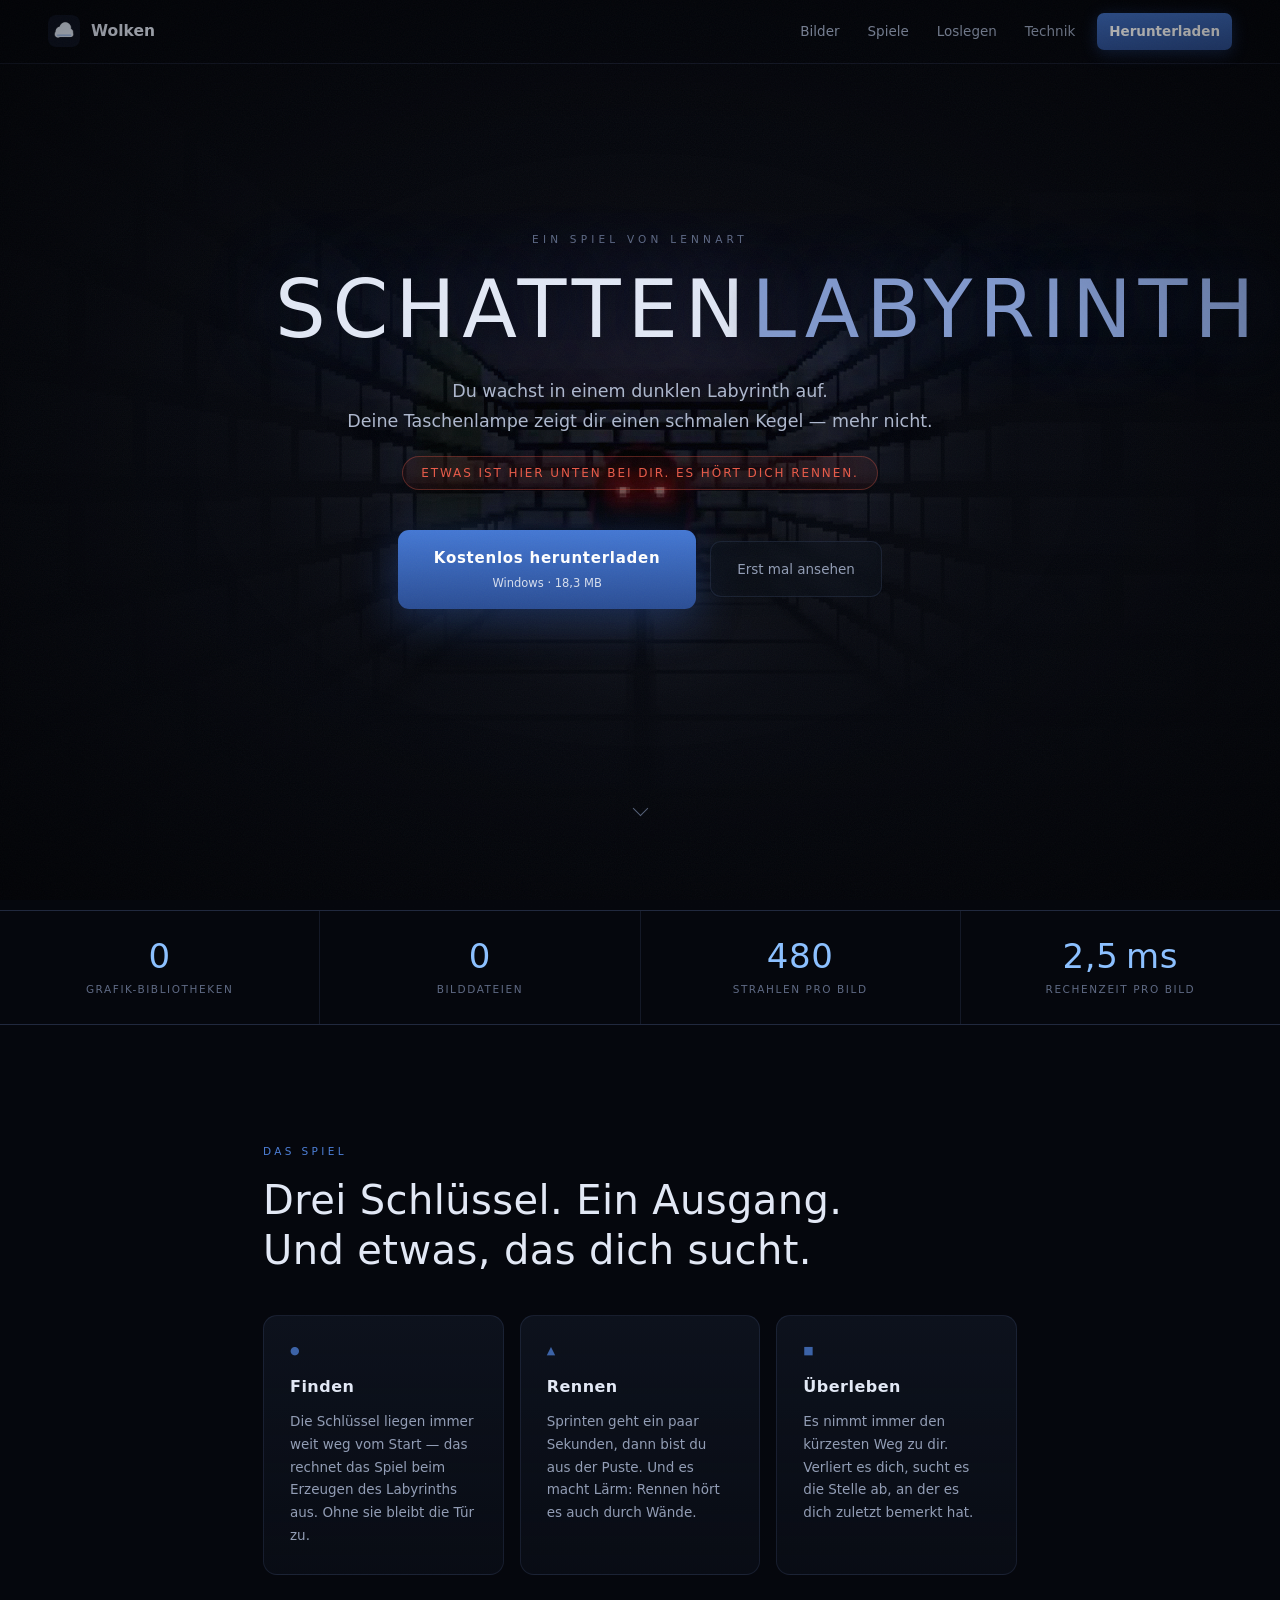
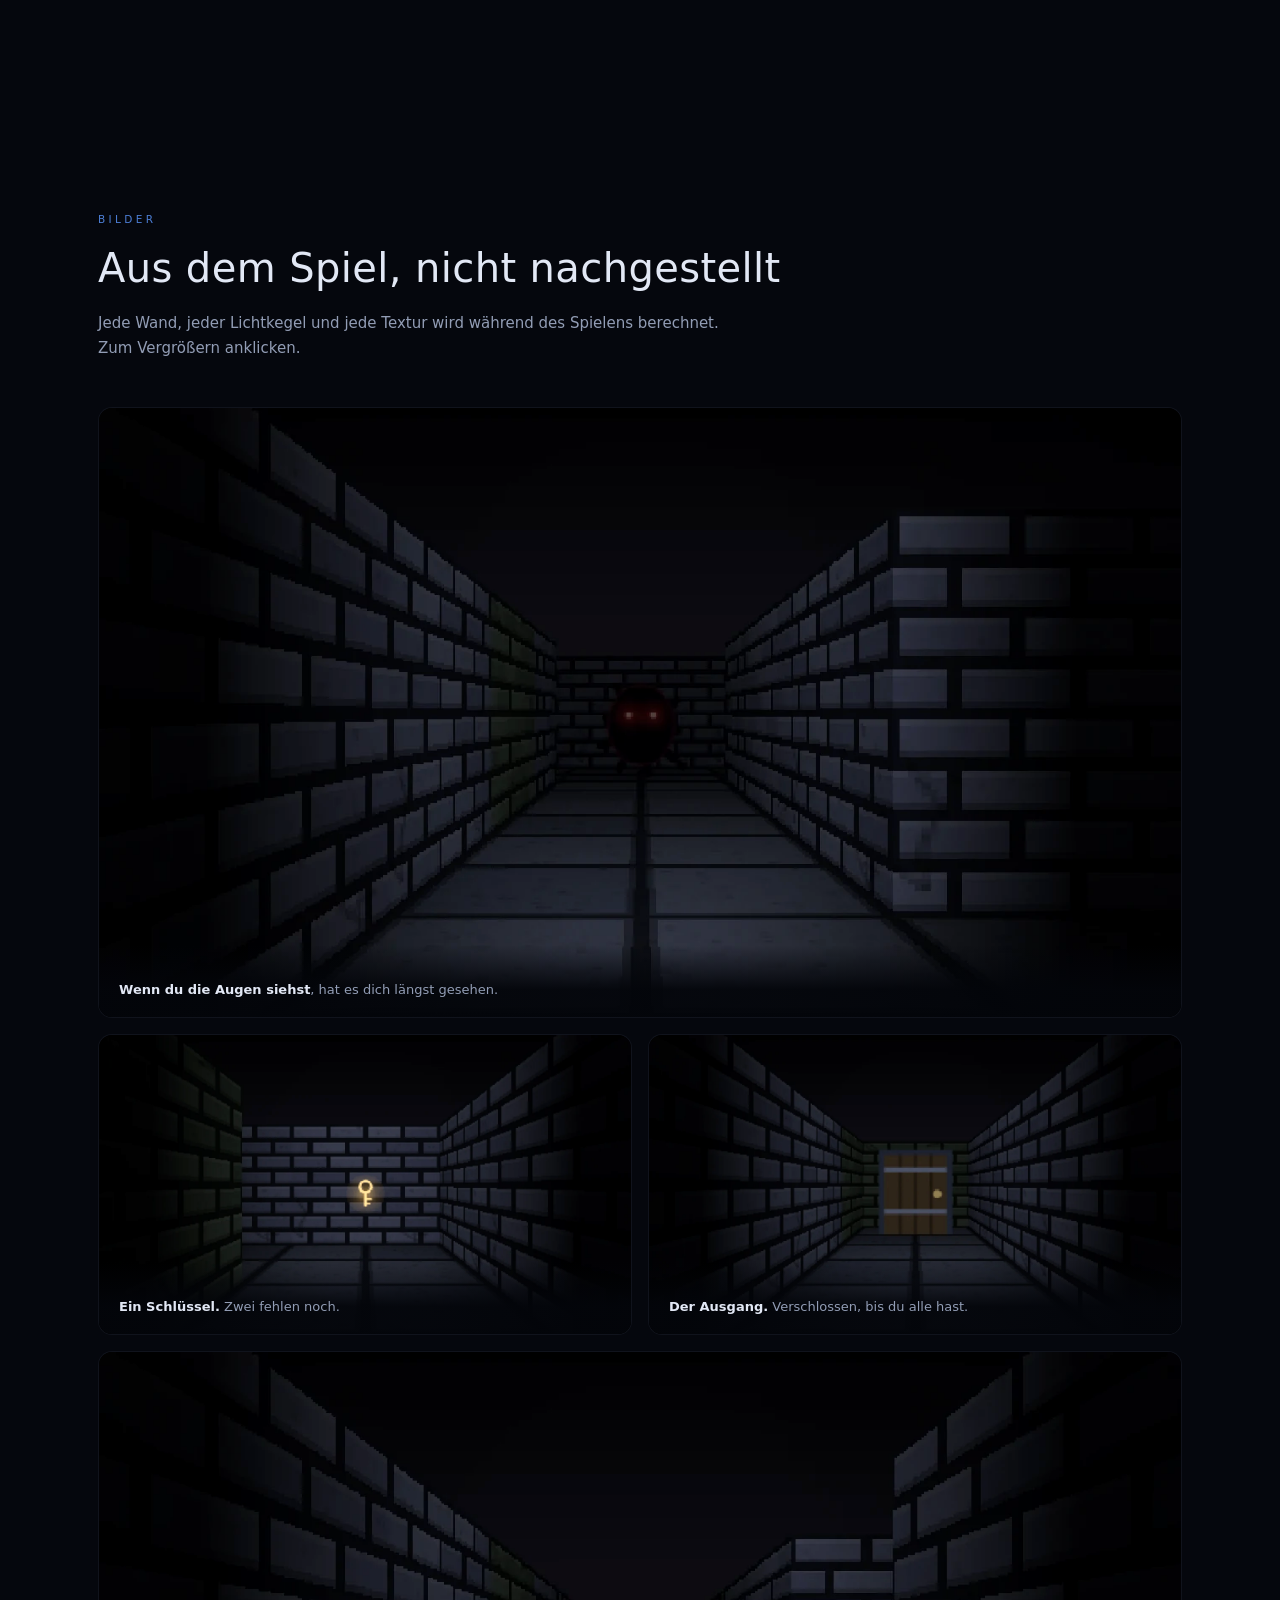
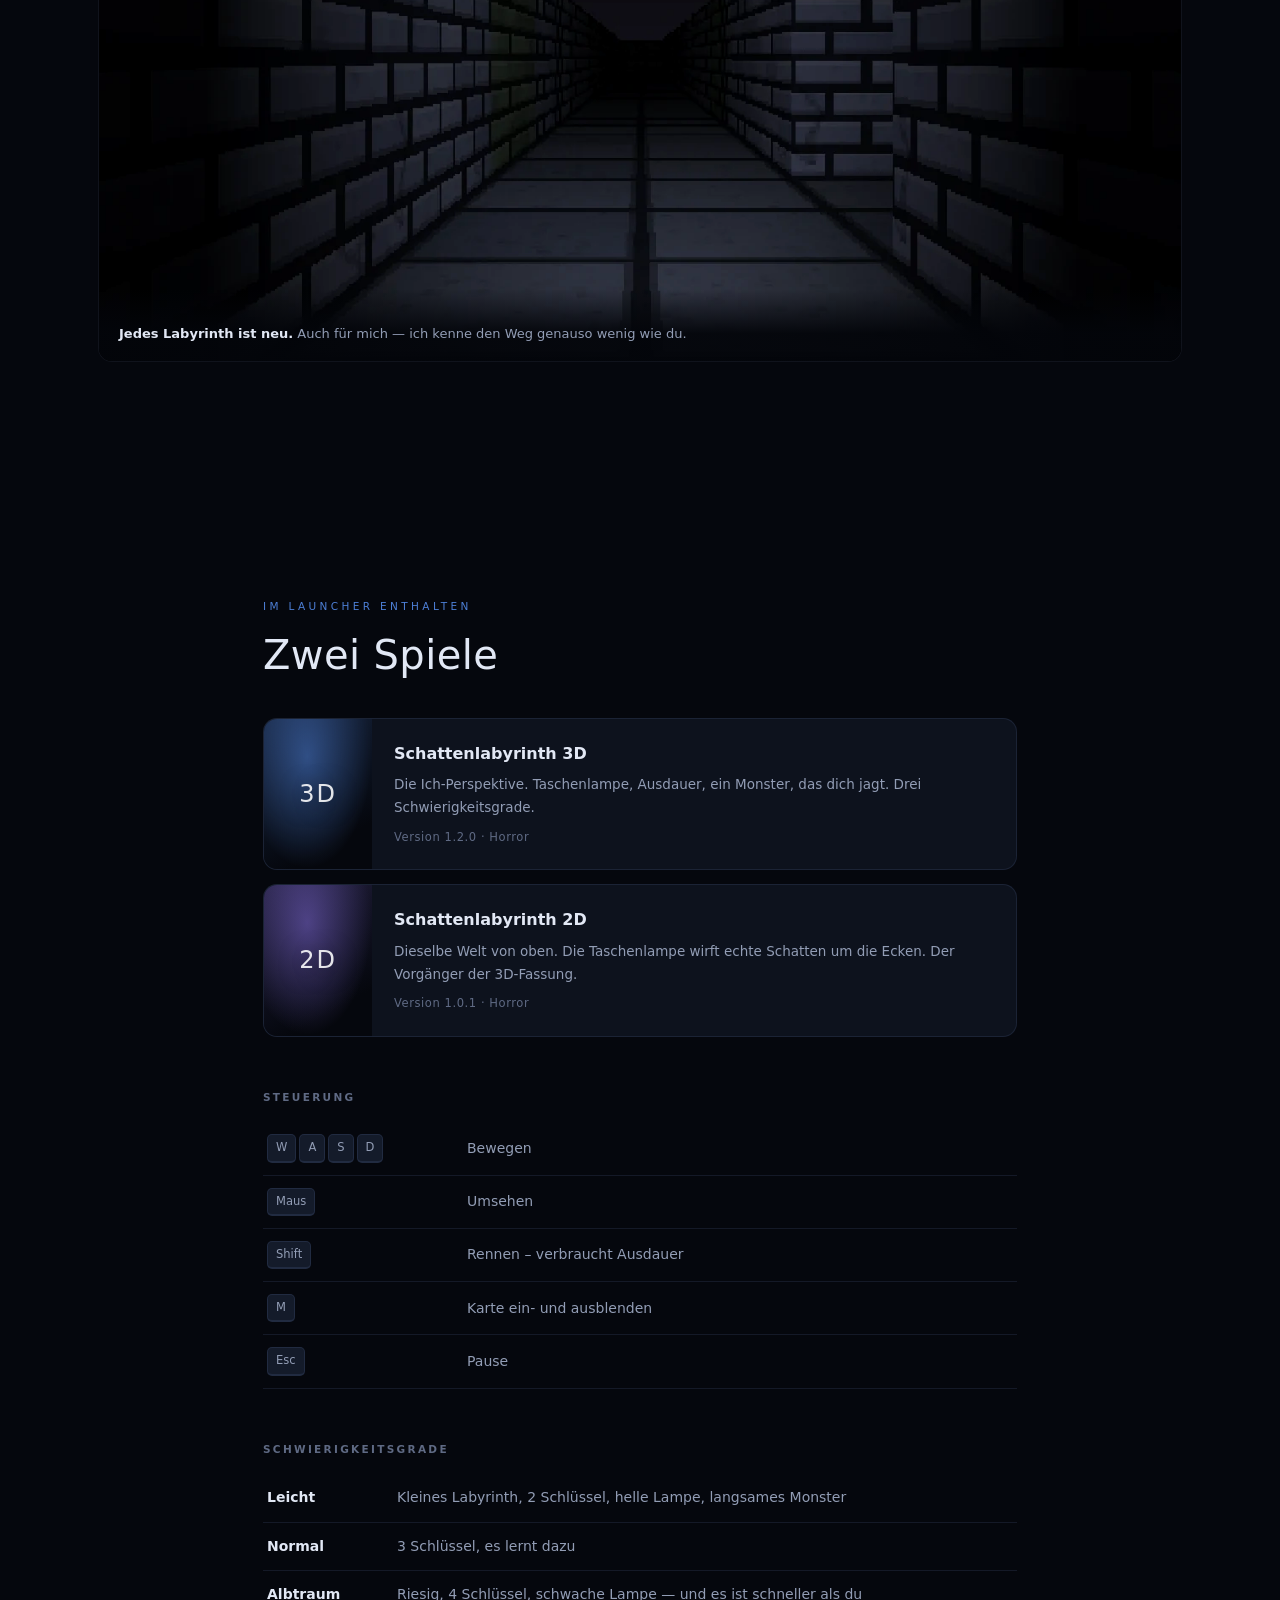
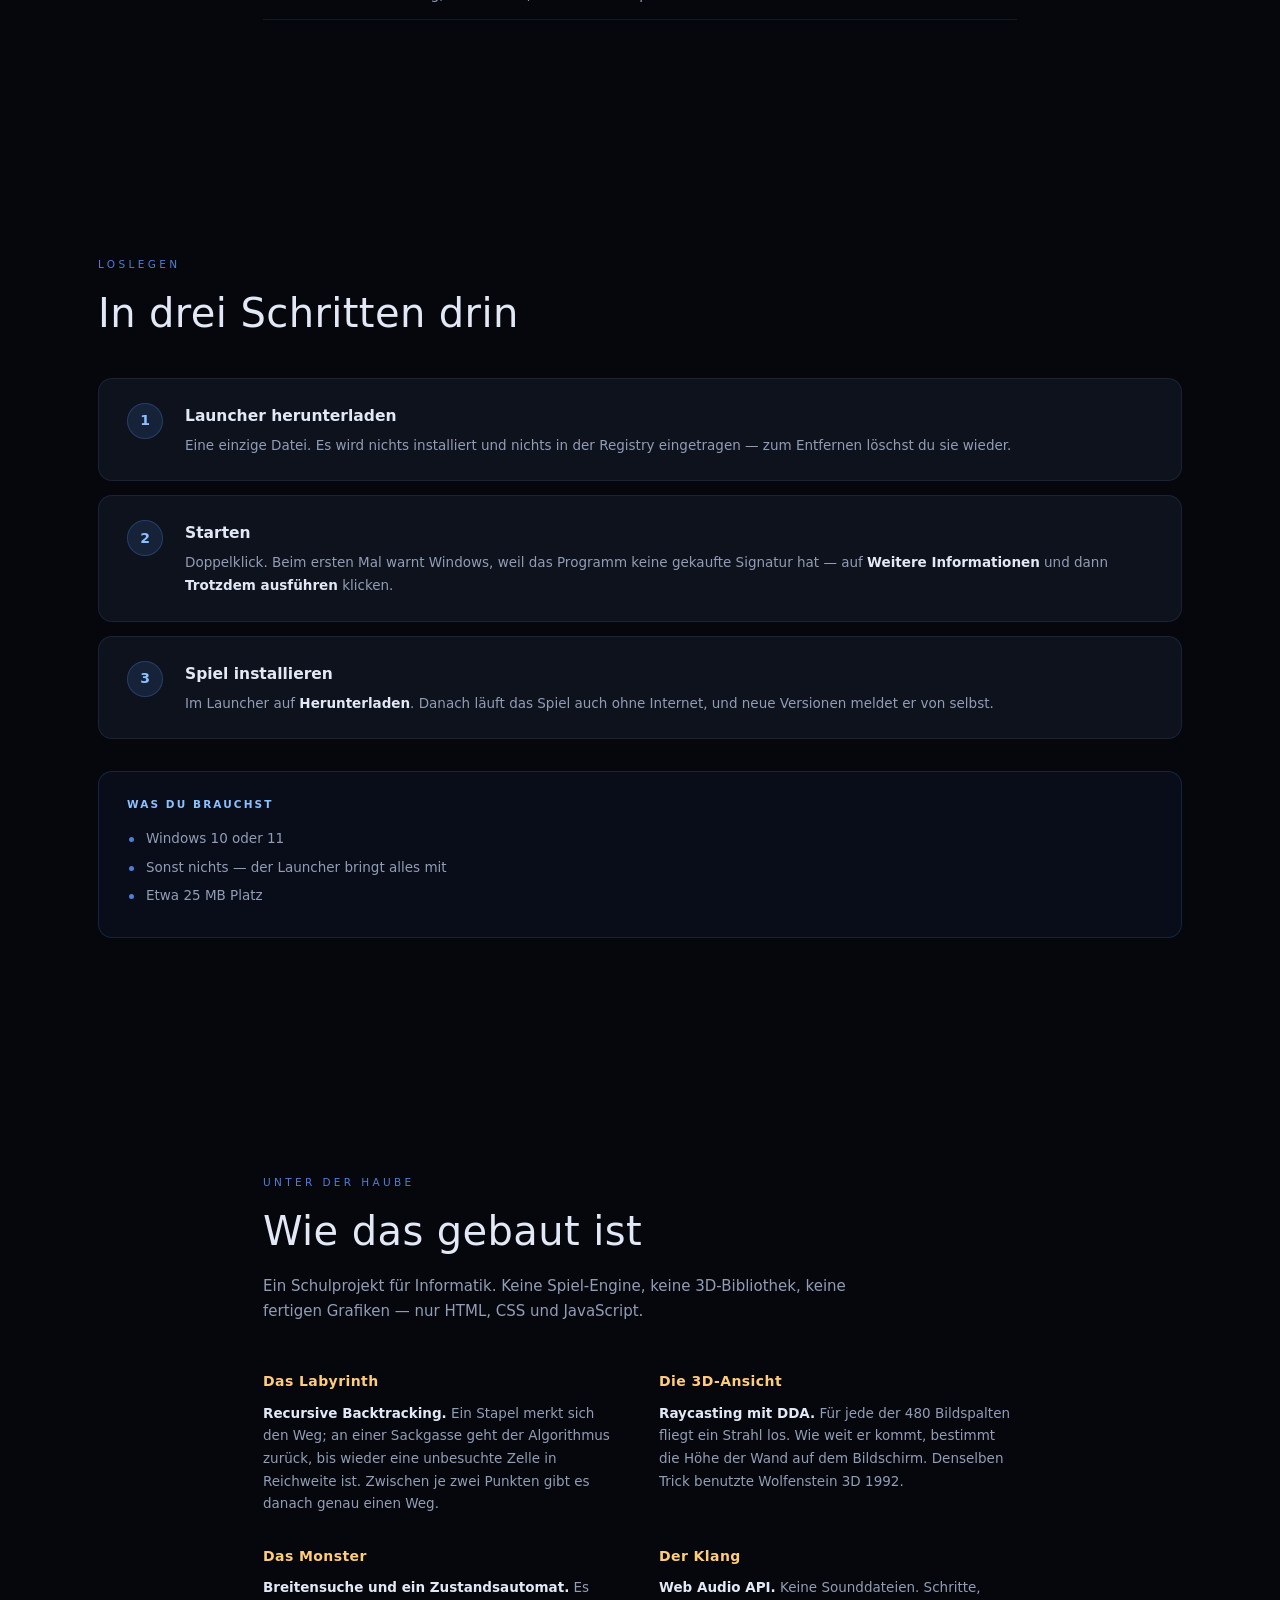
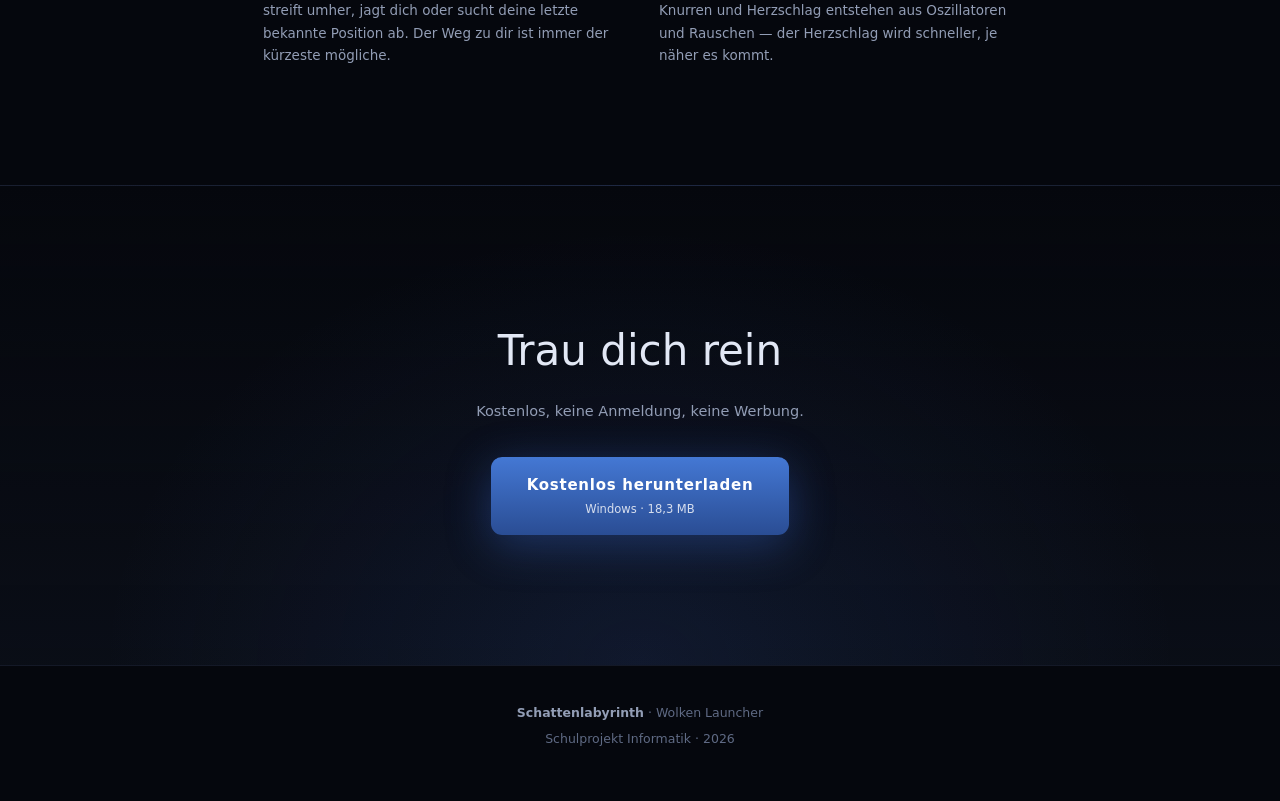
==== index.html @ f1c859b0 "Add files via upload" ====
<!DOCTYPE html>
<html lang="de">
<head>
  <meta charset="UTF-8">
  <meta name="viewport" content="width=device-width, initial-scale=1.0">

  <title>Schattenlabyrinth &ndash; Wolken</title>
  <meta name="description" content="Ein Horror-Labyrinth aus der Ich-Perspektive. Finde die Schluessel, finde den Ausgang - und lauf, wenn du es hoerst. Kostenlos fuer Windows.">
  <meta name="theme-color" content="#05070d">

  <meta property="og:title" content="Schattenlabyrinth">
  <meta property="og:description" content="Ein Horror-Labyrinth aus der Ich-Perspektive. Kostenlos fuer Windows.">
  <meta property="og:image" content="bilder/monster.webp">
  <meta property="og:type" content="website">

  <link rel="icon" href="bilder/favicon-64.png">
  <link rel="stylesheet" href="css/seite.css">
</head>
<body>

<!-- Filmkorn und Vignette liegen ueber der ganzen Seite -->
<div class="korn" aria-hidden="true"></div>
<div class="vignette" aria-hidden="true"></div>

<!-- ============================================================
     Kopfzeile
     ============================================================ -->
<header class="kopf">
  <a class="marke" href="#oben">
    <img src="bilder/icon-192.png" alt="" width="32" height="32">
    <span>Wolken</span>
  </a>
  <nav>
    <a href="#bilder">Bilder</a>
    <a href="#spiele">Spiele</a>
    <a href="#so-gehts">Loslegen</a>
    <a href="#technik">Technik</a>
    <a class="knopf-klein" href="download/Wolken.exe" download>Herunterladen</a>
  </nav>
</header>

<!-- ============================================================
     Startbereich mit Taschenlampe
     ============================================================ -->
<section class="held" id="oben">
  <div class="held-bild" aria-hidden="true"></div>
  <div class="held-lampe" aria-hidden="true"></div>
  <div class="held-verlauf" aria-hidden="true"></div>

  <div class="held-inhalt">
    <p class="ueberzeile">Ein Spiel von Lennart</p>

    <h1 class="flackern">SCHATTEN<span>LABYRINTH</span></h1>

    <p class="unterzeile">
      Du wachst in einem dunklen Labyrinth auf.<br>
      Deine Taschenlampe zeigt dir einen schmalen Kegel &mdash; mehr nicht.
    </p>

    <p class="warnung"><span>Etwas ist hier unten bei dir. Es h&ouml;rt dich rennen.</span></p>

    <div class="knopfreihe">
      <a class="knopf gross" href="download/Wolken.exe" download>
        <span class="knopf-zeile">Kostenlos herunterladen</span>
        <span class="knopf-klein-text">Windows &middot; 18,3 MB</span>
      </a>
      <a class="knopf leise" href="#bilder">Erst mal ansehen</a>
    </div>
  </div>

  <div class="runter" aria-hidden="true"><span></span></div>
</section>

<!-- ============================================================
     Zahlen
     ============================================================ -->
<section class="zahlen" aria-label="Technische Eckdaten">
  <div class="zahl"><b>0</b><span>Grafik-Bibliotheken</span></div>
  <div class="zahl"><b>0</b><span>Bilddateien</span></div>
  <div class="zahl"><b>480</b><span>Strahlen pro Bild</span></div>
  <div class="zahl"><b>2,5&thinsp;ms</b><span>Rechenzeit pro Bild</span></div>
</section>

<!-- ============================================================
     Worum es geht
     ============================================================ -->
<section class="abschnitt schmal" id="worum">
  <p class="marke-klein zeigen">Das Spiel</p>
  <h2 class="zeigen">Drei Schl&uuml;ssel. Ein Ausgang.<br>Und etwas, das dich sucht.</h2>

  <div class="punkte">
    <div class="punkt zeigen">
      <span class="punkt-zeichen" aria-hidden="true">&#9679;</span>
      <h3>Finden</h3>
      <p>Die Schl&uuml;ssel liegen immer weit weg vom Start &mdash; das rechnet
         das Spiel beim Erzeugen des Labyrinths aus. Ohne sie bleibt die
         T&uuml;r zu.</p>
    </div>
    <div class="punkt zeigen">
      <span class="punkt-zeichen" aria-hidden="true">&#9650;</span>
      <h3>Rennen</h3>
      <p>Sprinten geht ein paar Sekunden, dann bist du aus der Puste.
         Und es macht L&auml;rm: Rennen h&ouml;rt es auch durch W&auml;nde.</p>
    </div>
    <div class="punkt zeigen">
      <span class="punkt-zeichen" aria-hidden="true">&#9632;</span>
      <h3>&Uuml;berleben</h3>
      <p>Es nimmt immer den k&uuml;rzesten Weg zu dir. Verliert es dich,
         sucht es die Stelle ab, an der es dich zuletzt bemerkt hat.</p>
    </div>
  </div>
</section>

<!-- ============================================================
     Bilder
     ============================================================ -->
<section class="abschnitt" id="bilder">
  <p class="marke-klein zeigen">Bilder</p>
  <h2 class="zeigen">Aus dem Spiel, nicht nachgestellt</h2>
  <p class="abschnitt-text zeigen">
    Jede Wand, jeder Lichtkegel und jede Textur wird w&auml;hrend des Spielens
    berechnet. Zum Vergr&ouml;&szlig;ern anklicken.
  </p>

  <div class="galerie">
    <figure class="gross zeigen">
      <img src="bilder/monster.webp" alt="Ein dunkles Wesen mit gluehenden roten Augen am Ende eines Gangs" loading="lazy" width="1280" height="720">
      <figcaption><b>Wenn du die Augen siehst</b>, hat es dich l&auml;ngst gesehen.</figcaption>
    </figure>

    <figure class="zeigen">
      <img src="bilder/schluessel.webp" alt="Ein leuchtender Schluessel schwebt in einer Sackgasse" loading="lazy" width="1280" height="720">
      <figcaption><b>Ein Schl&uuml;ssel.</b> Zwei fehlen noch.</figcaption>
    </figure>

    <figure class="zeigen">
      <img src="bilder/ausgang.webp" alt="Eine verriegelte Holztuer am Ende eines Gangs" loading="lazy" width="1280" height="720">
      <figcaption><b>Der Ausgang.</b> Verschlossen, bis du alle hast.</figcaption>
    </figure>

    <figure class="gross zeigen">
      <img src="bilder/gang.webp" alt="Ein langer Gang aus Mauerwerk, der sich in der Dunkelheit verliert" loading="lazy" width="1280" height="720">
      <figcaption><b>Jedes Labyrinth ist neu.</b> Auch f&uuml;r mich &mdash; ich kenne den Weg genauso wenig wie du.</figcaption>
    </figure>
  </div>
</section>

<!-- ============================================================
     Was im Launcher steckt
     ============================================================ -->
<section class="abschnitt schmal" id="spiele">
  <p class="marke-klein zeigen">Im Launcher enthalten</p>
  <h2 class="zeigen">Zwei Spiele</h2>

  <div class="spiele-liste">
    <article class="spiel-karte zeigen">
      <div class="spiel-kopf" style="--farbe:#4d7fd6">
        <span class="spiel-zeichen">3D</span>
      </div>
      <div class="spiel-text">
        <h3>Schattenlabyrinth 3D</h3>
        <p>Die Ich-Perspektive. Taschenlampe, Ausdauer, ein Monster,
           das dich jagt. Drei Schwierigkeitsgrade.</p>
        <p class="spiel-meta">Version 1.2.0 &middot; Horror</p>
      </div>
    </article>

    <article class="spiel-karte zeigen">
      <div class="spiel-kopf" style="--farbe:#7f6ad6">
        <span class="spiel-zeichen">2D</span>
      </div>
      <div class="spiel-text">
        <h3>Schattenlabyrinth 2D</h3>
        <p>Dieselbe Welt von oben. Die Taschenlampe wirft echte Schatten
           um die Ecken. Der Vorg&auml;nger der 3D-Fassung.</p>
        <p class="spiel-meta">Version 1.0.1 &middot; Horror</p>
      </div>
    </article>
  </div>

  <h3 class="klein-ueberschrift zeigen">Steuerung</h3>
  <table class="tasten zeigen">
    <tr><td><kbd>W</kbd><kbd>A</kbd><kbd>S</kbd><kbd>D</kbd></td><td>Bewegen</td></tr>
    <tr><td><kbd>Maus</kbd></td><td>Umsehen</td></tr>
    <tr><td><kbd>Shift</kbd></td><td>Rennen &ndash; verbraucht Ausdauer</td></tr>
    <tr><td><kbd>M</kbd></td><td>Karte ein- und ausblenden</td></tr>
    <tr><td><kbd>Esc</kbd></td><td>Pause</td></tr>
  </table>

  <h3 class="klein-ueberschrift zeigen">Schwierigkeitsgrade</h3>
  <table class="stufen zeigen">
    <tr><th>Leicht</th><td>Kleines Labyrinth, 2 Schl&uuml;ssel, helle Lampe, langsames Monster</td></tr>
    <tr><th>Normal</th><td>3 Schl&uuml;ssel, es lernt dazu</td></tr>
    <tr><th>Albtraum</th><td>Riesig, 4 Schl&uuml;ssel, schwache Lampe &mdash; und es ist schneller als du</td></tr>
  </table>
</section>

<!-- ============================================================
     Loslegen
     ============================================================ -->
<section class="abschnitt" id="so-gehts">
  <p class="marke-klein zeigen">Loslegen</p>
  <h2 class="zeigen">In drei Schritten drin</h2>

  <ol class="schritte">
    <li class="zeigen">
      <span class="nummer">1</span>
      <div>
        <h3>Launcher herunterladen</h3>
        <p>Eine einzige Datei. Es wird nichts installiert und nichts in der
           Registry eingetragen &mdash; zum Entfernen l&ouml;schst du sie wieder.</p>
      </div>
    </li>
    <li class="zeigen">
      <span class="nummer">2</span>
      <div>
        <h3>Starten</h3>
        <p>Doppelklick. Beim ersten Mal warnt Windows, weil das Programm
           keine gekaufte Signatur hat &mdash; auf <em>Weitere Informationen</em>
           und dann <em>Trotzdem ausf&uuml;hren</em> klicken.</p>
      </div>
    </li>
    <li class="zeigen">
      <span class="nummer">3</span>
      <div>
        <h3>Spiel installieren</h3>
        <p>Im Launcher auf <em>Herunterladen</em>. Danach l&auml;uft das Spiel
           auch ohne Internet, und neue Versionen meldet er von selbst.</p>
      </div>
    </li>
  </ol>

  <div class="kasten zeigen">
    <h3>Was du brauchst</h3>
    <ul>
      <li>Windows 10 oder 11</li>
      <li>Sonst nichts &mdash; der Launcher bringt alles mit</li>
      <li>Etwa 25 MB Platz</li>
    </ul>
  </div>
</section>

<!-- ============================================================
     Technik
     ============================================================ -->
<section class="abschnitt schmal" id="technik">
  <p class="marke-klein zeigen">Unter der Haube</p>
  <h2 class="zeigen">Wie das gebaut ist</h2>
  <p class="abschnitt-text zeigen">
    Ein Schulprojekt f&uuml;r Informatik. Keine Spiel-Engine, keine 3D-Bibliothek,
    keine fertigen Grafiken &mdash; nur HTML, CSS und JavaScript.
  </p>

  <div class="technik-liste">
    <div class="zeigen">
      <h3>Das Labyrinth</h3>
      <p><strong>Recursive Backtracking.</strong> Ein Stapel merkt sich den Weg;
         an einer Sackgasse geht der Algorithmus zur&uuml;ck, bis wieder eine
         unbesuchte Zelle in Reichweite ist. Zwischen je zwei Punkten gibt es
         danach genau einen Weg.</p>
    </div>
    <div class="zeigen">
      <h3>Die 3D-Ansicht</h3>
      <p><strong>Raycasting mit DDA.</strong> F&uuml;r jede der 480 Bildspalten
         fliegt ein Strahl los. Wie weit er kommt, bestimmt die H&ouml;he der Wand
         auf dem Bildschirm. Denselben Trick benutzte Wolfenstein 3D 1992.</p>
    </div>
    <div class="zeigen">
      <h3>Das Monster</h3>
      <p><strong>Breitensuche und ein Zustandsautomat.</strong> Es streift umher,
         jagt dich oder sucht deine letzte bekannte Position ab. Der Weg zu dir
         ist immer der k&uuml;rzeste m&ouml;gliche.</p>
    </div>
    <div class="zeigen">
      <h3>Der Klang</h3>
      <p><strong>Web Audio API.</strong> Keine Sounddateien. Schritte, Knurren
         und Herzschlag entstehen aus Oszillatoren und Rauschen &mdash; der
         Herzschlag wird schneller, je n&auml;her es kommt.</p>
    </div>
  </div>
</section>

<!-- ============================================================
     Letzter Aufruf
     ============================================================ -->
<section class="schluss">
  <div class="schluss-inhalt zeigen">
    <h2>Trau dich rein</h2>
    <p>Kostenlos, keine Anmeldung, keine Werbung.</p>
    <div class="knopfreihe">
      <a class="knopf gross" href="download/Wolken.exe" download>
        <span class="knopf-zeile">Kostenlos herunterladen</span>
        <span class="knopf-klein-text">Windows &middot; 18,3 MB</span>
      </a>
    </div>
  </div>
</section>

<footer class="fuss">
  <p><strong>Schattenlabyrinth</strong> &middot; Wolken Launcher</p>
  <p>Schulprojekt Informatik &middot; 2026</p>
</footer>

<!-- Grossansicht fuer die Bilder -->
<div class="lupe" id="lupe" hidden>
  <button class="lupe-zu" id="lupe-zu" aria-label="Schliessen">&times;</button>
  <img id="lupe-bild" src="" alt="">
</div>

<script src="js/seite.js"></script>
</body>
</html>
---- css/seite.css ----
/* ============================================================
   Schattenlabyrinth - Website
   ============================================================ */

* { margin: 0; padding: 0; box-sizing: border-box; }

:root {
  --nacht: #05070d;
  --flaeche: #0d121d;
  --flaeche-hell: #141b2a;
  --rand: rgba(125, 150, 215, 0.13);
  --rand-hell: rgba(125, 160, 240, 0.3);
  --text: #e2e8f5;
  --text-leise: #929db5;
  --text-still: #5f6a84;
  --blau: #4d7fd6;
  --blau-hell: #8cc0ff;
  --rot: #e85a48;
  --gold: #ffcd7a;
}

html { scroll-behavior: smooth; }

/* Die Kopfzeile klebt oben und wuerde sonst den Anfang jedes
   Abschnitts verdecken, wenn man einen Menuepunkt anklickt. */
section[id] { scroll-margin-top: 74px; }

body {
  background: var(--nacht);
  color: var(--text);
  font-family: "Segoe UI", system-ui, sans-serif;
  line-height: 1.68;
  -webkit-font-smoothing: antialiased;
  overflow-x: hidden;
}

img { max-width: 100%; height: auto; display: block; }

/* ============================================================
   Filmkorn und Vignette
   ------------------------------------------------------------
   Dasselbe wie im Spiel: eine feine Koernung und dunkle Ecken.
   Das Rauschen ist ein SVG-Filter direkt im CSS - dafuer braucht
   es keine Bilddatei.
   ============================================================ */
.korn, .vignette {
  position: fixed;
  inset: 0;
  pointer-events: none;
  z-index: 60;
}

.korn {
  opacity: 0.045;
  background-image: url("data:image/svg+xml,%3Csvg xmlns='http://www.w3.org/2000/svg' width='160' height='160'%3E%3Cfilter id='n'%3E%3CfeTurbulence type='fractalNoise' baseFrequency='0.85' numOctaves='3'/%3E%3C/filter%3E%3Crect width='160' height='160' filter='url(%23n)'/%3E%3C/svg%3E");
  animation: rauschen 0.7s steps(3) infinite;
}

@keyframes rauschen {
  0%   { transform: translate(0, 0); }
  33%  { transform: translate(-3%, 2%); }
  66%  { transform: translate(2%, -3%); }
  100% { transform: translate(0, 0); }
}

.vignette {
  background: radial-gradient(ellipse 82% 78% at 50% 50%,
              transparent 42%, rgba(0, 0, 0, 0.55) 100%);
}

/* ============================================================
   Kopfzeile
   ============================================================ */
.kopf {
  position: sticky;
  top: 0;
  z-index: 40;
  display: flex;
  align-items: center;
  justify-content: space-between;
  gap: 20px;
  padding: 13px clamp(16px, 4vw, 48px);
  background: rgba(5, 7, 13, 0.72);
  backdrop-filter: blur(14px);
  border-bottom: 1px solid var(--rand);
}

.marke {
  display: flex;
  align-items: center;
  gap: 11px;
  color: var(--text);
  text-decoration: none;
  font-weight: 600;
  font-size: 15.5px;
}

.marke img { border-radius: 8px; }

.kopf nav { display: flex; align-items: center; gap: 4px; flex-wrap: wrap; }

.kopf nav a {
  color: var(--text-leise);
  text-decoration: none;
  font-size: 13.5px;
  padding: 7px 12px;
  border-radius: 7px;
  transition: color 0.18s, background 0.18s;
}

.kopf nav a:hover { color: var(--text); background: rgba(125, 150, 215, 0.09); }

.knopf-klein {
  background: linear-gradient(180deg, #3f6ec2, #2c4d90) !important;
  color: #fff !important;
  font-weight: 600;
  margin-left: 6px;
  box-shadow: 0 3px 16px rgba(60, 110, 220, 0.3);
}

.knopf-klein:hover { background: linear-gradient(180deg, #4f82dd, #3660ad) !important; }

/* ============================================================
   Startbereich mit Taschenlampe
   ------------------------------------------------------------
   Das Bild liegt ganz unten. Darueber eine dunkle Schicht mit
   einem hellen Loch, das dem Mauszeiger folgt - wie die
   Taschenlampe im Spiel. Die Position kommt aus seite.js als
   CSS-Variable.
   ============================================================ */
.held {
  position: relative;
  min-height: min(94vh, 860px);
  display: flex;
  flex-direction: column;
  align-items: center;
  justify-content: center;
  text-align: center;
  padding: 70px clamp(16px, 5vw, 48px) 96px;
  overflow: hidden;
  isolation: isolate;
}

.held-bild {
  position: absolute;
  inset: -4%;
  background: url("../bilder/monster.webp") center 42% / cover no-repeat;
  /* Der Screenshot ist absichtlich fast schwarz - im Spiel sieht man ihn
     ja nur im Lichtkegel. Als Hintergrund muss er aufgehellt werden,
     sonst hat die Taschenlampe nichts zu enthuellen. */
  filter: brightness(2.4) contrast(1.06) saturate(1.15);
  animation: langsam-zoom 26s ease-in-out infinite alternate;
}

@keyframes langsam-zoom {
  from { transform: scale(1);    }
  to   { transform: scale(1.09); }
}

/* Die Taschenlampe: aussen dunkel, an der Mausposition durchsichtig */
.held-lampe {
  position: absolute;
  inset: 0;
  background: radial-gradient(circle 380px at var(--mx, 50%) var(--my, 44%),
              rgba(5, 7, 13, 0.04) 0%,
              rgba(5, 7, 13, 0.38) 38%,
              rgba(5, 7, 13, 0.86) 72%,
              rgba(5, 7, 13, 0.97) 100%);
  transition: background 0.12s linear;
}

/* Nach unten sanft in die Seitenfarbe uebergehen */
.held-verlauf {
  position: absolute;
  inset: 0;
  background: linear-gradient(180deg,
              rgba(5, 7, 13, 0.8) 0%,
              rgba(5, 7, 13, 0.12) 34%,
              rgba(5, 7, 13, 0.72) 78%,
              var(--nacht) 100%);
}

.held-inhalt {
  position: relative;
  z-index: 2;
  max-width: 730px;
  margin: auto 0;
}

.ueberzeile {
  font-size: 10.5px;
  letter-spacing: 0.4em;
  text-transform: uppercase;
  color: var(--text-still);
  margin-bottom: 20px;
}

.held h1 {
  font-size: clamp(30px, 6.8vw, 80px);
  font-weight: 200;
  letter-spacing: 0.085em;
  line-height: 1.04;
  margin-bottom: 26px;
  text-shadow: 0 0 80px rgba(90, 130, 230, 0.4), 0 4px 34px rgba(0, 0, 0, 0.95);
}

.held h1 span { color: #8098cc; font-weight: 300; }

/* Ganz gelegentlich zucken - wie eine defekte Lampe */
.flackern { animation: flackern 9s linear infinite; }

@keyframes flackern {
  0%, 88%, 100% { opacity: 1; }
  89%           { opacity: 0.45; }
  90%           { opacity: 1; }
  93%           { opacity: 0.62; }
  94%           { opacity: 1; }
}

.unterzeile {
  font-size: clamp(14px, 1.9vw, 17.5px);
  color: #aeb8ce;
  margin-bottom: 20px;
  text-shadow: 0 2px 20px rgba(0, 0, 0, 0.95);
}

.warnung {
  margin-bottom: 40px;
}

.warnung span {
  display: inline-block;
  font-size: 12px;
  letter-spacing: 0.16em;
  text-transform: uppercase;
  color: var(--rot);
  border: 1px solid rgba(232, 90, 72, 0.32);
  border-radius: 30px;
  padding: 6px 18px;
  background: rgba(232, 90, 72, 0.07);
  text-shadow: 0 0 26px rgba(232, 90, 72, 0.5);
}

/* ---------- Pfeil nach unten ---------- */
.runter {
  position: relative;
  z-index: 2;
  margin-top: auto;
}

.runter span {
  display: block;
  width: 11px;
  height: 11px;
  border-right: 1.5px solid var(--text-still);
  border-bottom: 1.5px solid var(--text-still);
  transform: rotate(45deg);
  animation: wippen 2.2s ease-in-out infinite;
}

@keyframes wippen {
  0%, 100% { transform: rotate(45deg) translate(0, 0);       opacity: 0.35; }
  50%      { transform: rotate(45deg) translate(5px, 5px);   opacity: 0.9; }
}

/* ============================================================
   Knoepfe
   ============================================================ */
.knopfreihe {
  display: flex;
  justify-content: center;
  align-items: center;
  gap: 14px;
  flex-wrap: wrap;
}

.knopf {
  display: inline-flex;
  flex-direction: column;
  align-items: center;
  gap: 2px;
  text-decoration: none;
  border-radius: 11px;
  transition: transform 0.18s, box-shadow 0.18s, background 0.18s, border-color 0.18s;
}

.knopf.gross {
  background: linear-gradient(180deg, #4478d4, #2a4d94);
  color: #fff;
  padding: 16px 36px;
  box-shadow: 0 10px 44px rgba(60, 110, 220, 0.36);
}

.knopf.gross:hover {
  background: linear-gradient(180deg, #5187e8, #3459a8);
  transform: translateY(-2px);
  box-shadow: 0 16px 56px rgba(70, 130, 250, 0.5);
}

.knopf-zeile { font-size: 15px; font-weight: 700; letter-spacing: 0.05em; }
.knopf-klein-text { font-size: 11.5px; font-weight: 400; opacity: 0.8; }

.knopf.leise {
  padding: 16px 26px;
  font-size: 13.5px;
  color: var(--text-leise);
  border: 1px solid var(--rand);
  background: rgba(13, 18, 29, 0.5);
  backdrop-filter: blur(6px);
}

.knopf.leise:hover { color: var(--text); border-color: var(--rand-hell); }

/* ============================================================
   Zahlenband
   ============================================================ */
.zahlen {
  display: grid;
  grid-template-columns: repeat(auto-fit, minmax(150px, 1fr));
  gap: 1px;
  background: var(--rand);
  border-top: 1px solid var(--rand);
  border-bottom: 1px solid var(--rand);
}

.zahl {
  background: var(--nacht);
  padding: 26px 20px;
  text-align: center;
}

.zahl b {
  display: block;
  font-size: clamp(24px, 3.4vw, 34px);
  font-weight: 200;
  color: var(--blau-hell);
  line-height: 1.15;
  letter-spacing: 0.02em;
}

.zahl span {
  display: block;
  margin-top: 5px;
  font-size: 10.5px;
  letter-spacing: 0.15em;
  text-transform: uppercase;
  color: var(--text-still);
}

/* ============================================================
   Abschnitte
   ============================================================ */
.abschnitt {
  padding: clamp(64px, 10vw, 118px) clamp(16px, 5vw, 48px);
  max-width: 1180px;
  margin: 0 auto;
}

.abschnitt.schmal { max-width: 850px; }

.marke-klein {
  font-size: 10.5px;
  letter-spacing: 0.32em;
  text-transform: uppercase;
  color: var(--blau);
  margin-bottom: 14px;
}

.abschnitt h2 {
  font-size: clamp(25px, 4.2vw, 40px);
  font-weight: 300;
  letter-spacing: 0.01em;
  line-height: 1.25;
  margin-bottom: 18px;
}

.abschnitt-text {
  color: var(--text-leise);
  font-size: 15px;
  max-width: 640px;
  margin-bottom: 46px;
}

.klein-ueberschrift {
  font-size: 10.5px;
  letter-spacing: 0.22em;
  text-transform: uppercase;
  color: var(--text-still);
  margin: 52px 0 16px;
  font-weight: 600;
}

/* ---------- Einblenden beim Scrollen ---------- */
.zeigen {
  opacity: 0;
  transform: translateY(22px);
  transition: opacity 0.7s ease, transform 0.7s ease;
}

.zeigen.da { opacity: 1; transform: none; }

/* ---------- Drei Punkte ---------- */
.punkte {
  display: grid;
  grid-template-columns: repeat(auto-fit, minmax(220px, 1fr));
  gap: 16px;
  margin-top: 40px;
}

.punkt {
  background: linear-gradient(180deg, var(--flaeche), rgba(13, 18, 29, 0.5));
  border: 1px solid var(--rand);
  border-radius: 14px;
  padding: 26px 26px 28px;
  transition: border-color 0.25s, transform 0.25s;
}

.punkt:hover { border-color: var(--rand-hell); transform: translateY(-3px); }

.punkt-zeichen {
  display: block;
  font-size: 11px;
  color: var(--blau);
  margin-bottom: 14px;
  opacity: 0.75;
}

.punkt h3 {
  font-size: 16px;
  font-weight: 600;
  margin-bottom: 9px;
  letter-spacing: 0.03em;
}

.punkt p { font-size: 13.5px; color: var(--text-leise); }

/* ---------- Galerie ---------- */
.galerie {
  display: grid;
  grid-template-columns: repeat(2, 1fr);
  gap: 16px;
}

.galerie .gross { grid-column: 1 / -1; }

.galerie figure {
  position: relative;
  border: 1px solid var(--rand);
  border-radius: 14px;
  overflow: hidden;
  background: #000;
  cursor: zoom-in;
  transition: border-color 0.3s, box-shadow 0.3s;
}

.galerie figure:hover {
  border-color: var(--rand-hell);
  box-shadow: 0 16px 60px rgba(0, 0, 0, 0.65);
}

.galerie img {
  width: 100%;
  /* Die Bilder sind sehr dunkel. Beim Zeigen leicht aufhellen,
     damit man mehr erkennt. */
  filter: brightness(1.06) contrast(1.03);
  transition: transform 0.7s cubic-bezier(.2,.7,.3,1), filter 0.4s;
}

.galerie figure:hover img { transform: scale(1.035); filter: brightness(1.3) contrast(1.05); }

.galerie figcaption {
  position: absolute;
  left: 0; right: 0; bottom: 0;
  padding: 34px 20px 16px;
  font-size: 13px;
  color: var(--text-leise);
  background: linear-gradient(180deg, transparent, rgba(3, 5, 10, 0.94) 62%);
}

.galerie figcaption b { color: var(--text); font-weight: 600; }

/* ---------- Spielkarten ---------- */
.spiele-liste { display: grid; gap: 14px; margin-top: 38px; }

.spiel-karte {
  display: flex;
  gap: 22px;
  align-items: stretch;
  background: var(--flaeche);
  border: 1px solid var(--rand);
  border-radius: 14px;
  overflow: hidden;
  transition: border-color 0.25s;
}

.spiel-karte:hover { border-color: var(--rand-hell); }

.spiel-kopf {
  flex-shrink: 0;
  width: 108px;
  display: flex;
  align-items: center;
  justify-content: center;
  background:
    radial-gradient(ellipse at 40% 25%, color-mix(in srgb, var(--farbe) 52%, transparent), transparent 70%),
    linear-gradient(150deg, color-mix(in srgb, var(--farbe) 26%, #05070d), #05070d 78%);
}

.spiel-zeichen {
  font-size: 24px;
  font-weight: 200;
  letter-spacing: 0.08em;
  color: rgba(255, 255, 255, 0.88);
  text-shadow: 0 3px 22px rgba(0, 0, 0, 0.6);
}

.spiel-text { padding: 22px 24px 22px 0; }
.spiel-text h3 { font-size: 16px; font-weight: 600; margin-bottom: 6px; }
.spiel-text p { font-size: 13.5px; color: var(--text-leise); }

.spiel-meta {
  margin-top: 9px;
  font-size: 11.5px !important;
  color: var(--text-still) !important;
  letter-spacing: 0.05em;
}

/* ---------- Tabellen ---------- */
.tasten, .stufen { width: 100%; border-collapse: collapse; font-size: 14px; }

.tasten td, .stufen td, .stufen th {
  padding: 12px 4px;
  border-bottom: 1px solid var(--rand);
  text-align: left;
  vertical-align: middle;
}

.tasten td:first-child { width: 200px; white-space: nowrap; }
.tasten td:last-child, .stufen td { color: var(--text-leise); }
.stufen th { width: 130px; font-weight: 600; color: var(--text); }

kbd {
  display: inline-block;
  background: var(--flaeche-hell);
  border: 1px solid var(--rand);
  border-bottom-width: 2px;
  border-radius: 5px;
  padding: 3px 8px;
  margin-right: 3px;
  font-family: inherit;
  font-size: 11.5px;
  color: var(--text-leise);
}

/* ---------- Schritte ---------- */
.schritte { list-style: none; display: grid; gap: 14px; margin-top: 40px; }

.schritte li {
  display: flex;
  gap: 22px;
  align-items: flex-start;
  background: var(--flaeche);
  border: 1px solid var(--rand);
  border-radius: 14px;
  padding: 24px 28px;
}

.nummer {
  flex-shrink: 0;
  width: 36px;
  height: 36px;
  border-radius: 50%;
  background: rgba(77, 127, 214, 0.15);
  border: 1px solid rgba(77, 127, 214, 0.3);
  color: var(--blau-hell);
  display: flex;
  align-items: center;
  justify-content: center;
  font-weight: 700;
  font-size: 14px;
}

.schritte h3 { font-size: 15.5px; font-weight: 600; margin-bottom: 5px; }
.schritte p { font-size: 13.5px; color: var(--text-leise); }
.schritte em { color: var(--text); font-style: normal; font-weight: 600; }

/* ---------- Hinweiskasten ---------- */
.kasten {
  margin-top: 32px;
  background: rgba(77, 127, 214, 0.06);
  border: 1px solid rgba(77, 127, 214, 0.2);
  border-radius: 14px;
  padding: 24px 28px;
}

.kasten h3 {
  font-size: 10.5px;
  letter-spacing: 0.2em;
  text-transform: uppercase;
  color: var(--blau-hell);
  margin-bottom: 13px;
}

.kasten ul { list-style: none; font-size: 13.5px; color: var(--text-leise); }
.kasten li { padding-left: 19px; position: relative; margin-bottom: 6px; }
.kasten li::before {
  content: "";
  position: absolute;
  left: 2px; top: 10px;
  width: 5px; height: 5px;
  border-radius: 50%;
  background: var(--blau);
}

/* ---------- Technik ---------- */
.technik-liste {
  display: grid;
  grid-template-columns: repeat(auto-fit, minmax(290px, 1fr));
  gap: 30px 38px;
}

.technik-liste h3 {
  font-size: 14px;
  font-weight: 600;
  margin-bottom: 8px;
  color: var(--gold);
  letter-spacing: 0.03em;
}

.technik-liste p { font-size: 13.5px; color: var(--text-leise); }
.technik-liste strong { color: var(--text); font-weight: 600; }

/* ============================================================
   Letzter Aufruf
   ============================================================ */
.schluss {
  position: relative;
  padding: clamp(70px, 11vw, 130px) clamp(16px, 5vw, 48px);
  text-align: center;
  background:
    radial-gradient(ellipse 60% 130% at 50% 100%, rgba(60, 100, 200, 0.13), transparent 70%),
    linear-gradient(180deg, transparent, rgba(13, 18, 29, 0.6));
  border-top: 1px solid var(--rand);
}

.schluss h2 {
  font-size: clamp(26px, 4.4vw, 42px);
  font-weight: 300;
  margin-bottom: 12px;
}

.schluss p { color: var(--text-leise); font-size: 14.5px; margin-bottom: 34px; }

/* ============================================================
   Fusszeile
   ============================================================ */
.fuss {
  border-top: 1px solid var(--rand);
  padding: 36px clamp(16px, 5vw, 48px) 52px;
  text-align: center;
  font-size: 12.5px;
  color: var(--text-still);
}

.fuss strong { color: var(--text-leise); font-weight: 600; }
.fuss p + p { margin-top: 5px; }

/* ============================================================
   Grossansicht der Bilder
   ============================================================ */
.lupe {
  position: fixed;
  inset: 0;
  z-index: 80;
  background: rgba(2, 3, 7, 0.94);
  backdrop-filter: blur(8px);
  display: flex;
  align-items: center;
  justify-content: center;
  padding: 26px;
  animation: einblenden 0.25s ease;
}

.lupe[hidden] { display: none; }

@keyframes einblenden { from { opacity: 0; } to { opacity: 1; } }

.lupe img {
  max-width: 100%;
  max-height: 100%;
  border-radius: 10px;
  border: 1px solid var(--rand);
  filter: brightness(1.12);
}

.lupe-zu {
  position: absolute;
  top: 18px;
  right: 24px;
  background: none;
  border: none;
  color: var(--text-leise);
  font-size: 34px;
  line-height: 1;
  cursor: pointer;
  padding: 6px 12px;
}

.lupe-zu:hover { color: var(--text); }

/* ============================================================
   Schmale Bildschirme
   ============================================================ */
@media (max-width: 620px) {
  .held h1 span { display: block; }
  .held h1 { font-size: clamp(34px, 12.5vw, 62px); }
  .galerie { grid-template-columns: 1fr; }
  .kopf nav a:not(.knopf-klein) { display: none; }
  .schritte li { flex-direction: column; gap: 13px; }
  .spiel-karte { flex-direction: column; }
  .spiel-kopf { width: 100%; height: 78px; }
  .spiel-text { padding: 0 22px 24px; }
  .tasten td:first-child { width: auto; }
}

/* ============================================================
   Wer keine Bewegung mag, bekommt keine
   ============================================================ */
@media (prefers-reduced-motion: reduce) {
  html { scroll-behavior: auto; }
  *, *::before, *::after { animation: none !important; transition: none !important; }
  .zeigen { opacity: 1; transform: none; }

  /* Ausnahme: Die Taschenlampe folgt der Maus. Das ist eine Reaktion
     auf eine Eingabe, keine selbstlaufende Animation - sie bleibt an. */
  .held-lampe { transition: background 0.12s linear !important; }
}
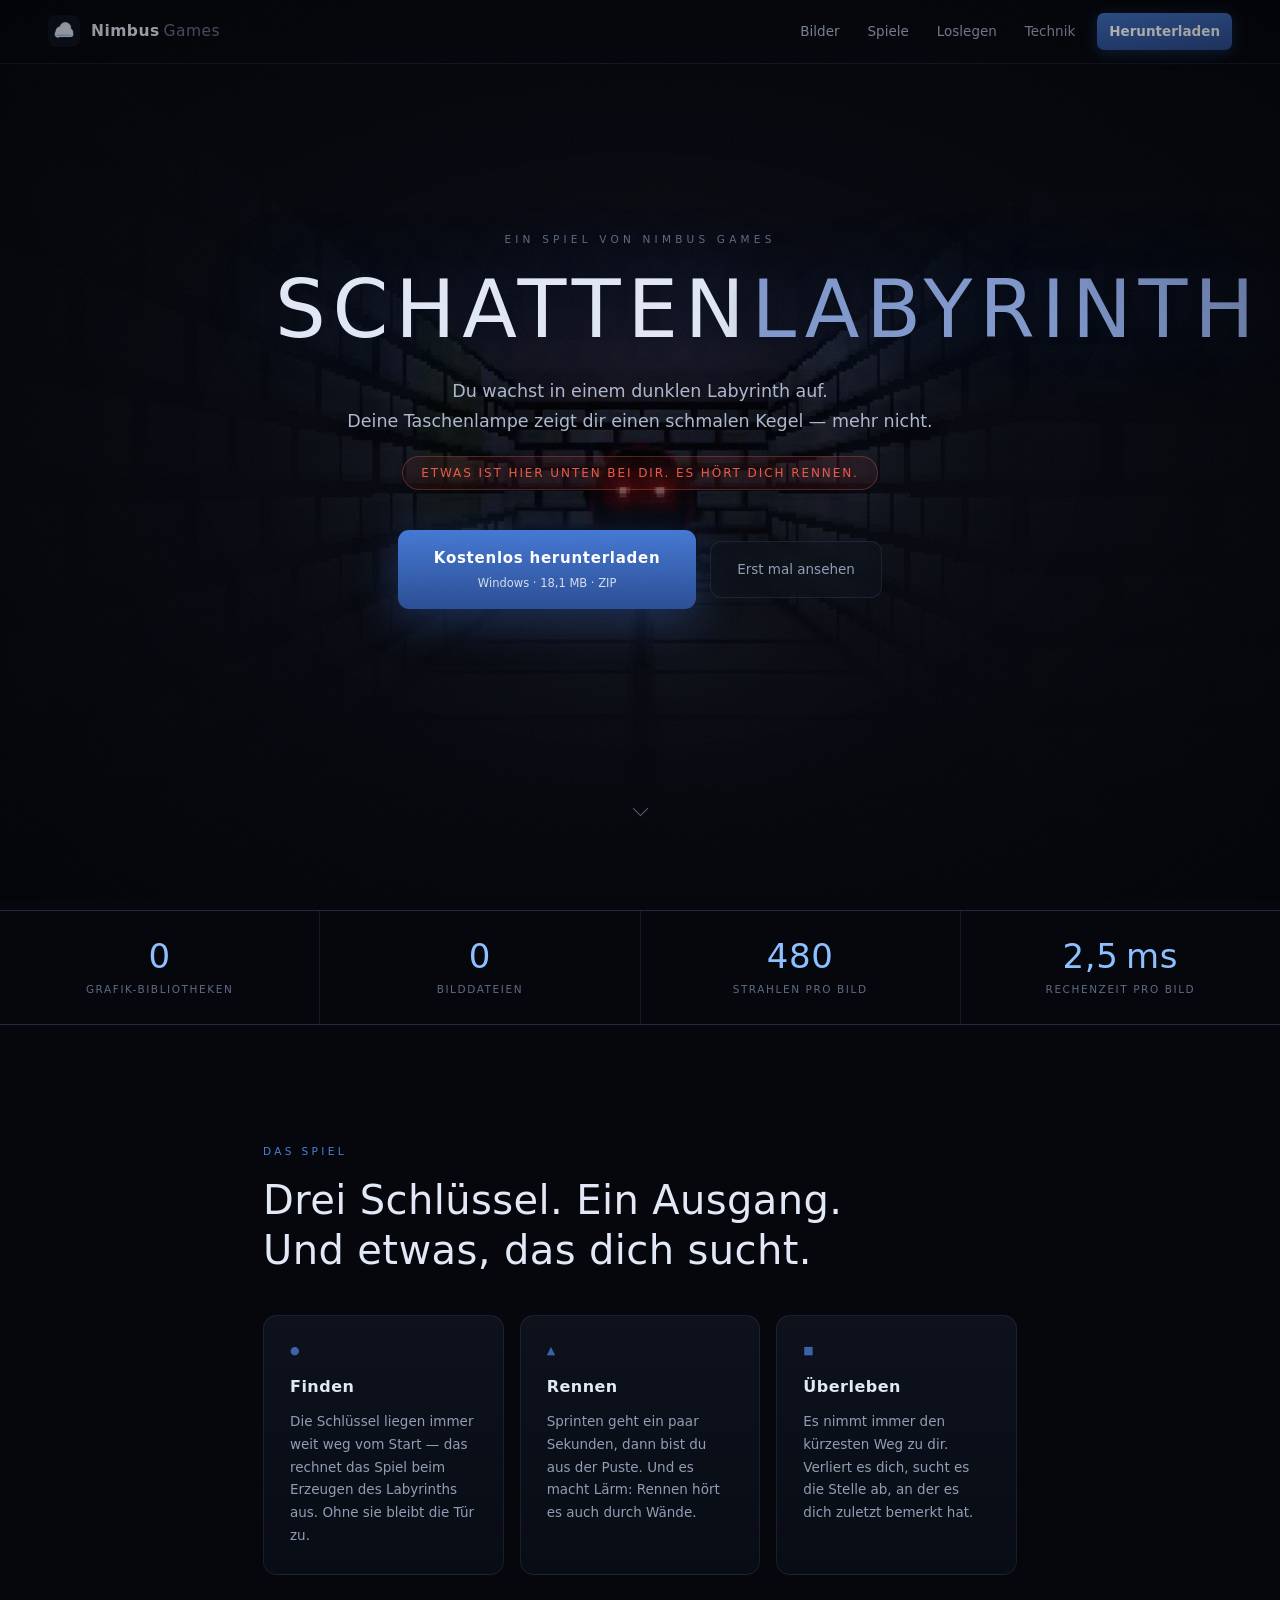
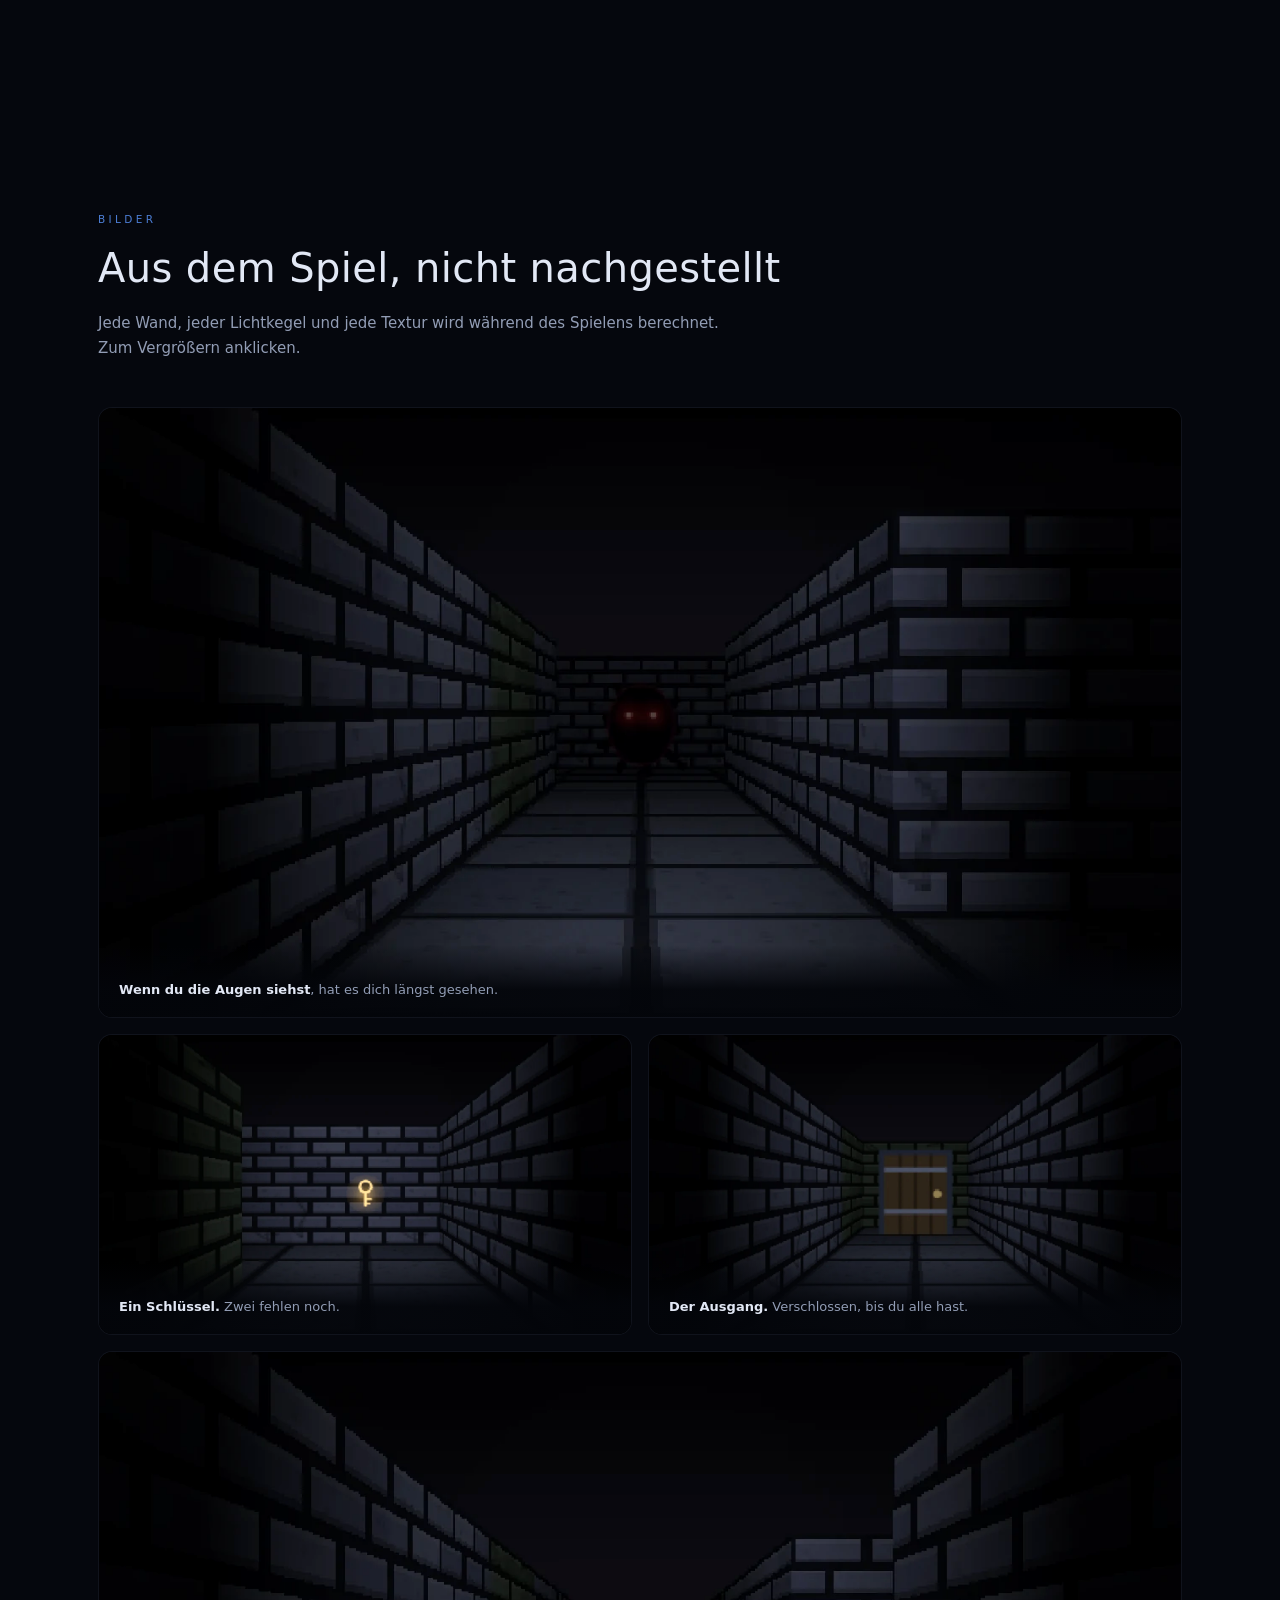
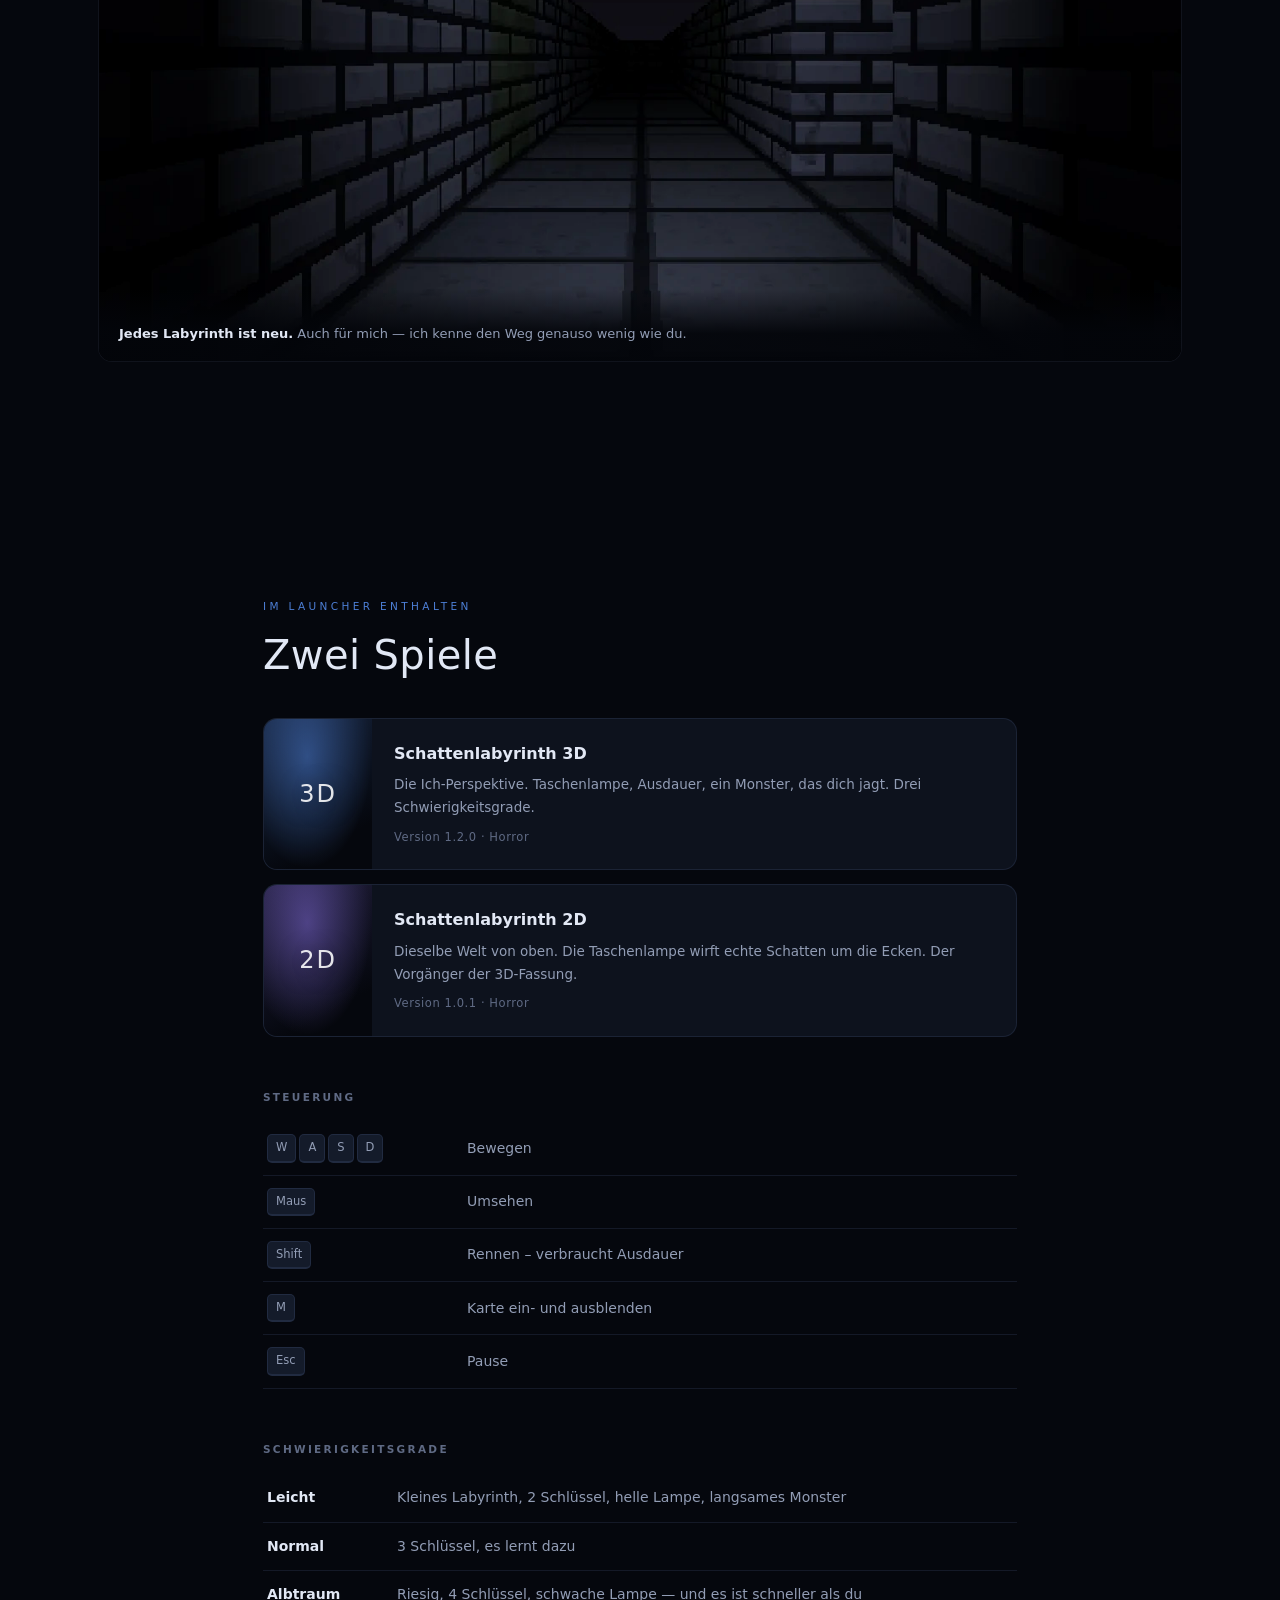
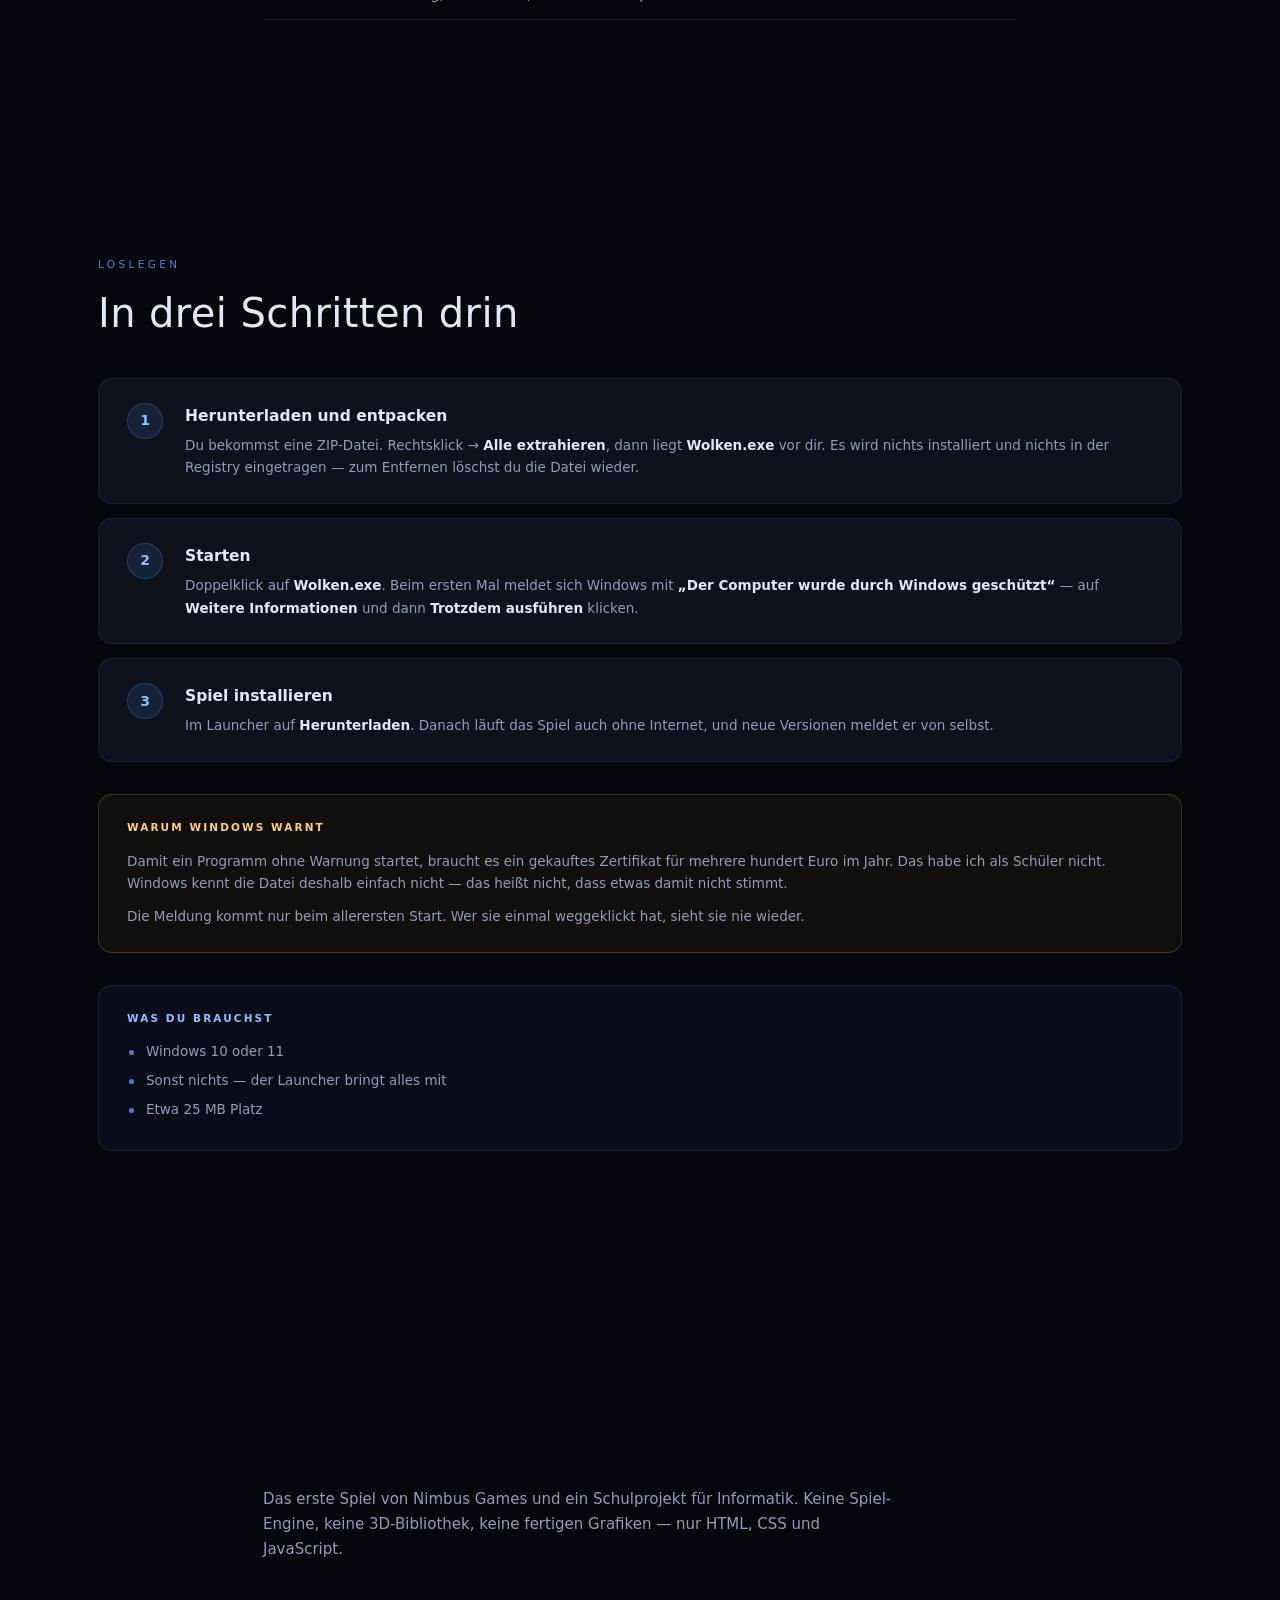
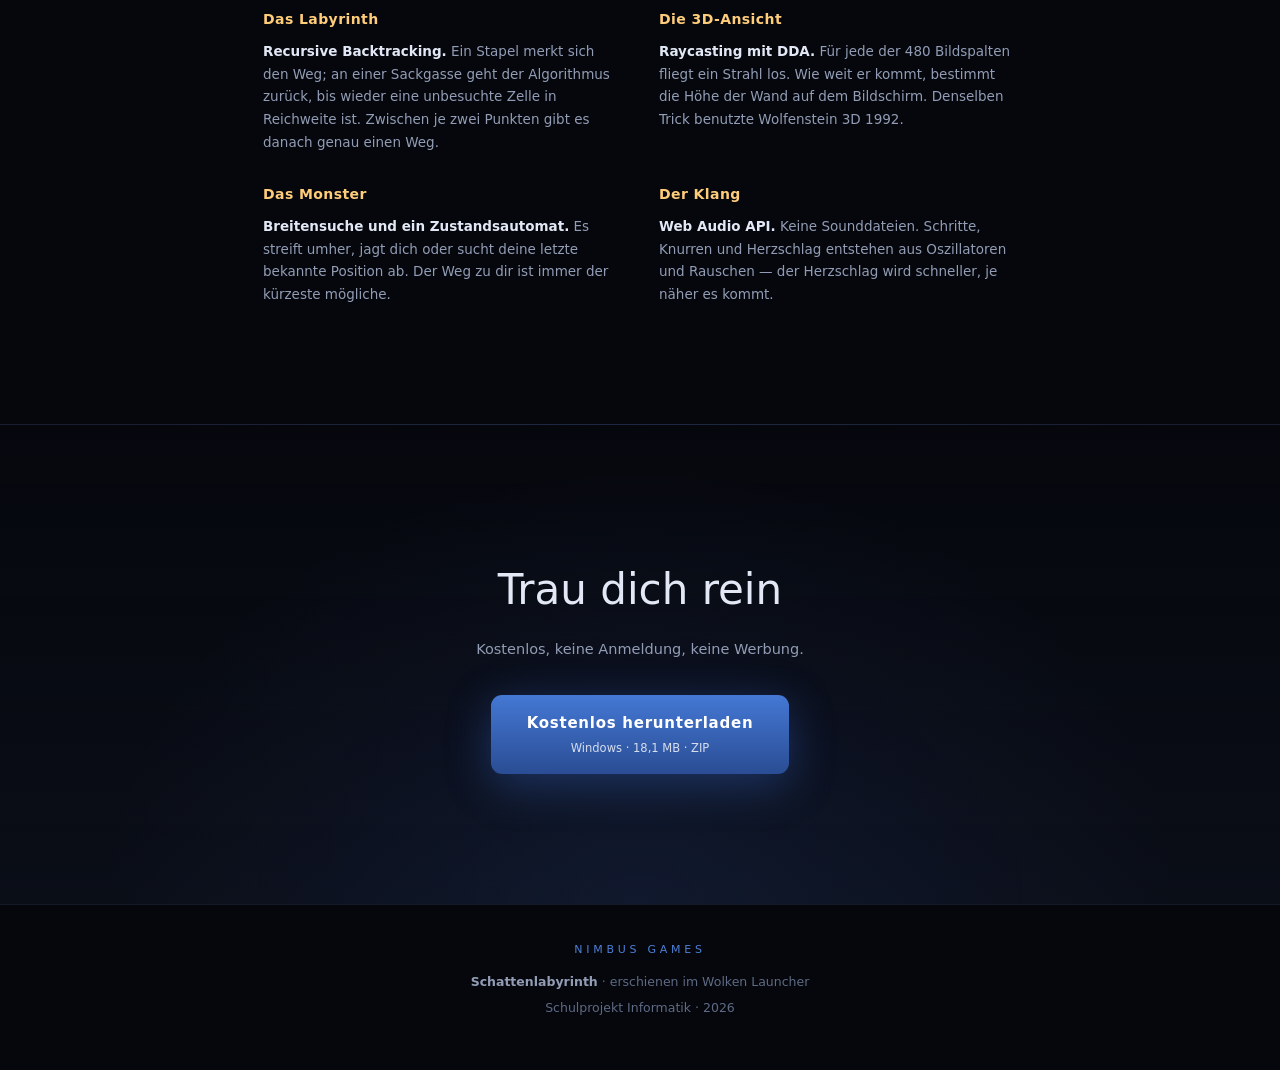
==== commit 9011925c: "Add files via upload" ====
--- a/index.html
+++ b/index.html
@@ -1,312 +1,327 @@
-<!DOCTYPE html>
-<html lang="de">
-<head>
-  <meta charset="UTF-8">
-  <meta name="viewport" content="width=device-width, initial-scale=1.0">
-
-  <title>Schattenlabyrinth &ndash; Wolken</title>
-  <meta name="description" content="Ein Horror-Labyrinth aus der Ich-Perspektive. Finde die Schluessel, finde den Ausgang - und lauf, wenn du es hoerst. Kostenlos fuer Windows.">
-  <meta name="theme-color" content="#05070d">
-
-  <meta property="og:title" content="Schattenlabyrinth">
-  <meta property="og:description" content="Ein Horror-Labyrinth aus der Ich-Perspektive. Kostenlos fuer Windows.">
-  <meta property="og:image" content="bilder/monster.webp">
-  <meta property="og:type" content="website">
-
-  <link rel="icon" href="bilder/favicon-64.png">
-  <link rel="stylesheet" href="css/seite.css">
-</head>
-<body>
-
-<!-- Filmkorn und Vignette liegen ueber der ganzen Seite -->
-<div class="korn" aria-hidden="true"></div>
-<div class="vignette" aria-hidden="true"></div>
-
-<!-- ============================================================
-     Kopfzeile
-     ============================================================ -->
-<header class="kopf">
-  <a class="marke" href="#oben">
-    <img src="bilder/icon-192.png" alt="" width="32" height="32">
-    <span>Wolken</span>
-  </a>
-  <nav>
-    <a href="#bilder">Bilder</a>
-    <a href="#spiele">Spiele</a>
-    <a href="#so-gehts">Loslegen</a>
-    <a href="#technik">Technik</a>
-    <a class="knopf-klein" href="download/Wolken.exe" download>Herunterladen</a>
-  </nav>
-</header>
-
-<!-- ============================================================
-     Startbereich mit Taschenlampe
-     ============================================================ -->
-<section class="held" id="oben">
-  <div class="held-bild" aria-hidden="true"></div>
-  <div class="held-lampe" aria-hidden="true"></div>
-  <div class="held-verlauf" aria-hidden="true"></div>
-
-  <div class="held-inhalt">
-    <p class="ueberzeile">Ein Spiel von Lennart</p>
-
-    <h1 class="flackern">SCHATTEN<span>LABYRINTH</span></h1>
-
-    <p class="unterzeile">
-      Du wachst in einem dunklen Labyrinth auf.<br>
-      Deine Taschenlampe zeigt dir einen schmalen Kegel &mdash; mehr nicht.
-    </p>
-
-    <p class="warnung"><span>Etwas ist hier unten bei dir. Es h&ouml;rt dich rennen.</span></p>
-
-    <div class="knopfreihe">
-      <a class="knopf gross" href="download/Wolken.exe" download>
-        <span class="knopf-zeile">Kostenlos herunterladen</span>
-        <span class="knopf-klein-text">Windows &middot; 18,3 MB</span>
-      </a>
-      <a class="knopf leise" href="#bilder">Erst mal ansehen</a>
-    </div>
-  </div>
-
-  <div class="runter" aria-hidden="true"><span></span></div>
-</section>
-
-<!-- ============================================================
-     Zahlen
-     ============================================================ -->
-<section class="zahlen" aria-label="Technische Eckdaten">
-  <div class="zahl"><b>0</b><span>Grafik-Bibliotheken</span></div>
-  <div class="zahl"><b>0</b><span>Bilddateien</span></div>
-  <div class="zahl"><b>480</b><span>Strahlen pro Bild</span></div>
-  <div class="zahl"><b>2,5&thinsp;ms</b><span>Rechenzeit pro Bild</span></div>
-</section>
-
-<!-- ============================================================
-     Worum es geht
-     ============================================================ -->
-<section class="abschnitt schmal" id="worum">
-  <p class="marke-klein zeigen">Das Spiel</p>
-  <h2 class="zeigen">Drei Schl&uuml;ssel. Ein Ausgang.<br>Und etwas, das dich sucht.</h2>
-
-  <div class="punkte">
-    <div class="punkt zeigen">
-      <span class="punkt-zeichen" aria-hidden="true">&#9679;</span>
-      <h3>Finden</h3>
-      <p>Die Schl&uuml;ssel liegen immer weit weg vom Start &mdash; das rechnet
-         das Spiel beim Erzeugen des Labyrinths aus. Ohne sie bleibt die
-         T&uuml;r zu.</p>
-    </div>
-    <div class="punkt zeigen">
-      <span class="punkt-zeichen" aria-hidden="true">&#9650;</span>
-      <h3>Rennen</h3>
-      <p>Sprinten geht ein paar Sekunden, dann bist du aus der Puste.
-         Und es macht L&auml;rm: Rennen h&ouml;rt es auch durch W&auml;nde.</p>
-    </div>
-    <div class="punkt zeigen">
-      <span class="punkt-zeichen" aria-hidden="true">&#9632;</span>
-      <h3>&Uuml;berleben</h3>
-      <p>Es nimmt immer den k&uuml;rzesten Weg zu dir. Verliert es dich,
-         sucht es die Stelle ab, an der es dich zuletzt bemerkt hat.</p>
-    </div>
-  </div>
-</section>
-
-<!-- ============================================================
-     Bilder
-     ============================================================ -->
-<section class="abschnitt" id="bilder">
-  <p class="marke-klein zeigen">Bilder</p>
-  <h2 class="zeigen">Aus dem Spiel, nicht nachgestellt</h2>
-  <p class="abschnitt-text zeigen">
-    Jede Wand, jeder Lichtkegel und jede Textur wird w&auml;hrend des Spielens
-    berechnet. Zum Vergr&ouml;&szlig;ern anklicken.
-  </p>
-
-  <div class="galerie">
-    <figure class="gross zeigen">
-      <img src="bilder/monster.webp" alt="Ein dunkles Wesen mit gluehenden roten Augen am Ende eines Gangs" loading="lazy" width="1280" height="720">
-      <figcaption><b>Wenn du die Augen siehst</b>, hat es dich l&auml;ngst gesehen.</figcaption>
-    </figure>
-
-    <figure class="zeigen">
-      <img src="bilder/schluessel.webp" alt="Ein leuchtender Schluessel schwebt in einer Sackgasse" loading="lazy" width="1280" height="720">
-      <figcaption><b>Ein Schl&uuml;ssel.</b> Zwei fehlen noch.</figcaption>
-    </figure>
-
-    <figure class="zeigen">
-      <img src="bilder/ausgang.webp" alt="Eine verriegelte Holztuer am Ende eines Gangs" loading="lazy" width="1280" height="720">
-      <figcaption><b>Der Ausgang.</b> Verschlossen, bis du alle hast.</figcaption>
-    </figure>
-
-    <figure class="gross zeigen">
-      <img src="bilder/gang.webp" alt="Ein langer Gang aus Mauerwerk, der sich in der Dunkelheit verliert" loading="lazy" width="1280" height="720">
-      <figcaption><b>Jedes Labyrinth ist neu.</b> Auch f&uuml;r mich &mdash; ich kenne den Weg genauso wenig wie du.</figcaption>
-    </figure>
-  </div>
-</section>
-
-<!-- ============================================================
-     Was im Launcher steckt
-     ============================================================ -->
-<section class="abschnitt schmal" id="spiele">
-  <p class="marke-klein zeigen">Im Launcher enthalten</p>
-  <h2 class="zeigen">Zwei Spiele</h2>
-
-  <div class="spiele-liste">
-    <article class="spiel-karte zeigen">
-      <div class="spiel-kopf" style="--farbe:#4d7fd6">
-        <span class="spiel-zeichen">3D</span>
-      </div>
-      <div class="spiel-text">
-        <h3>Schattenlabyrinth 3D</h3>
-        <p>Die Ich-Perspektive. Taschenlampe, Ausdauer, ein Monster,
-           das dich jagt. Drei Schwierigkeitsgrade.</p>
-        <p class="spiel-meta">Version 1.2.0 &middot; Horror</p>
-      </div>
-    </article>
-
-    <article class="spiel-karte zeigen">
-      <div class="spiel-kopf" style="--farbe:#7f6ad6">
-        <span class="spiel-zeichen">2D</span>
-      </div>
-      <div class="spiel-text">
-        <h3>Schattenlabyrinth 2D</h3>
-        <p>Dieselbe Welt von oben. Die Taschenlampe wirft echte Schatten
-           um die Ecken. Der Vorg&auml;nger der 3D-Fassung.</p>
-        <p class="spiel-meta">Version 1.0.1 &middot; Horror</p>
-      </div>
-    </article>
-  </div>
-
-  <h3 class="klein-ueberschrift zeigen">Steuerung</h3>
-  <table class="tasten zeigen">
-    <tr><td><kbd>W</kbd><kbd>A</kbd><kbd>S</kbd><kbd>D</kbd></td><td>Bewegen</td></tr>
-    <tr><td><kbd>Maus</kbd></td><td>Umsehen</td></tr>
-    <tr><td><kbd>Shift</kbd></td><td>Rennen &ndash; verbraucht Ausdauer</td></tr>
-    <tr><td><kbd>M</kbd></td><td>Karte ein- und ausblenden</td></tr>
-    <tr><td><kbd>Esc</kbd></td><td>Pause</td></tr>
-  </table>
-
-  <h3 class="klein-ueberschrift zeigen">Schwierigkeitsgrade</h3>
-  <table class="stufen zeigen">
-    <tr><th>Leicht</th><td>Kleines Labyrinth, 2 Schl&uuml;ssel, helle Lampe, langsames Monster</td></tr>
-    <tr><th>Normal</th><td>3 Schl&uuml;ssel, es lernt dazu</td></tr>
-    <tr><th>Albtraum</th><td>Riesig, 4 Schl&uuml;ssel, schwache Lampe &mdash; und es ist schneller als du</td></tr>
-  </table>
-</section>
-
-<!-- ============================================================
-     Loslegen
-     ============================================================ -->
-<section class="abschnitt" id="so-gehts">
-  <p class="marke-klein zeigen">Loslegen</p>
-  <h2 class="zeigen">In drei Schritten drin</h2>
-
-  <ol class="schritte">
-    <li class="zeigen">
-      <span class="nummer">1</span>
-      <div>
-        <h3>Launcher herunterladen</h3>
-        <p>Eine einzige Datei. Es wird nichts installiert und nichts in der
-           Registry eingetragen &mdash; zum Entfernen l&ouml;schst du sie wieder.</p>
-      </div>
-    </li>
-    <li class="zeigen">
-      <span class="nummer">2</span>
-      <div>
-        <h3>Starten</h3>
-        <p>Doppelklick. Beim ersten Mal warnt Windows, weil das Programm
-           keine gekaufte Signatur hat &mdash; auf <em>Weitere Informationen</em>
-           und dann <em>Trotzdem ausf&uuml;hren</em> klicken.</p>
-      </div>
-    </li>
-    <li class="zeigen">
-      <span class="nummer">3</span>
-      <div>
-        <h3>Spiel installieren</h3>
-        <p>Im Launcher auf <em>Herunterladen</em>. Danach l&auml;uft das Spiel
-           auch ohne Internet, und neue Versionen meldet er von selbst.</p>
-      </div>
-    </li>
-  </ol>
-
-  <div class="kasten zeigen">
-    <h3>Was du brauchst</h3>
-    <ul>
-      <li>Windows 10 oder 11</li>
-      <li>Sonst nichts &mdash; der Launcher bringt alles mit</li>
-      <li>Etwa 25 MB Platz</li>
-    </ul>
-  </div>
-</section>
-
-<!-- ============================================================
-     Technik
-     ============================================================ -->
-<section class="abschnitt schmal" id="technik">
-  <p class="marke-klein zeigen">Unter der Haube</p>
-  <h2 class="zeigen">Wie das gebaut ist</h2>
-  <p class="abschnitt-text zeigen">
-    Ein Schulprojekt f&uuml;r Informatik. Keine Spiel-Engine, keine 3D-Bibliothek,
-    keine fertigen Grafiken &mdash; nur HTML, CSS und JavaScript.
-  </p>
-
-  <div class="technik-liste">
-    <div class="zeigen">
-      <h3>Das Labyrinth</h3>
-      <p><strong>Recursive Backtracking.</strong> Ein Stapel merkt sich den Weg;
-         an einer Sackgasse geht der Algorithmus zur&uuml;ck, bis wieder eine
-         unbesuchte Zelle in Reichweite ist. Zwischen je zwei Punkten gibt es
-         danach genau einen Weg.</p>
-    </div>
-    <div class="zeigen">
-      <h3>Die 3D-Ansicht</h3>
-      <p><strong>Raycasting mit DDA.</strong> F&uuml;r jede der 480 Bildspalten
-         fliegt ein Strahl los. Wie weit er kommt, bestimmt die H&ouml;he der Wand
-         auf dem Bildschirm. Denselben Trick benutzte Wolfenstein 3D 1992.</p>
-    </div>
-    <div class="zeigen">
-      <h3>Das Monster</h3>
-      <p><strong>Breitensuche und ein Zustandsautomat.</strong> Es streift umher,
-         jagt dich oder sucht deine letzte bekannte Position ab. Der Weg zu dir
-         ist immer der k&uuml;rzeste m&ouml;gliche.</p>
-    </div>
-    <div class="zeigen">
-      <h3>Der Klang</h3>
-      <p><strong>Web Audio API.</strong> Keine Sounddateien. Schritte, Knurren
-         und Herzschlag entstehen aus Oszillatoren und Rauschen &mdash; der
-         Herzschlag wird schneller, je n&auml;her es kommt.</p>
-    </div>
-  </div>
-</section>
-
-<!-- ============================================================
-     Letzter Aufruf
-     ============================================================ -->
-<section class="schluss">
-  <div class="schluss-inhalt zeigen">
-    <h2>Trau dich rein</h2>
-    <p>Kostenlos, keine Anmeldung, keine Werbung.</p>
-    <div class="knopfreihe">
-      <a class="knopf gross" href="download/Wolken.exe" download>
-        <span class="knopf-zeile">Kostenlos herunterladen</span>
-        <span class="knopf-klein-text">Windows &middot; 18,3 MB</span>
-      </a>
-    </div>
-  </div>
-</section>
-
-<footer class="fuss">
-  <p><strong>Schattenlabyrinth</strong> &middot; Wolken Launcher</p>
-  <p>Schulprojekt Informatik &middot; 2026</p>
-</footer>
-
-<!-- Grossansicht fuer die Bilder -->
-<div class="lupe" id="lupe" hidden>
-  <button class="lupe-zu" id="lupe-zu" aria-label="Schliessen">&times;</button>
-  <img id="lupe-bild" src="" alt="">
-</div>
-
-<script src="js/seite.js"></script>
-</body>
-</html>
+<!DOCTYPE html>
+<html lang="de">
+<head>
+  <meta charset="UTF-8">
+  <meta name="viewport" content="width=device-width, initial-scale=1.0">
+
+  <title>Schattenlabyrinth &ndash; Nimbus Games</title>
+  <meta name="description" content="Ein Horror-Labyrinth aus der Ich-Perspektive. Finde die Schluessel, finde den Ausgang - und lauf, wenn du es hoerst. Kostenlos fuer Windows.">
+  <meta name="theme-color" content="#05070d">
+
+  <meta property="og:title" content="Schattenlabyrinth - Nimbus Games">
+  <meta property="og:description" content="Ein Horror-Labyrinth aus der Ich-Perspektive. Kostenlos fuer Windows.">
+  <meta property="og:image" content="bilder/monster.webp">
+  <meta property="og:type" content="website">
+
+  <link rel="icon" href="bilder/favicon-64.png">
+  <link rel="stylesheet" href="css/seite.css">
+</head>
+<body>
+
+<!-- Filmkorn und Vignette liegen ueber der ganzen Seite -->
+<div class="korn" aria-hidden="true"></div>
+<div class="vignette" aria-hidden="true"></div>
+
+<!-- ============================================================
+     Kopfzeile
+     ============================================================ -->
+<header class="kopf">
+  <a class="marke" href="#oben">
+    <img src="bilder/icon-192.png" alt="" width="32" height="32">
+    <span>Nimbus<b>Games</b></span>
+  </a>
+  <nav>
+    <a href="#bilder">Bilder</a>
+    <a href="#spiele">Spiele</a>
+    <a href="#so-gehts">Loslegen</a>
+    <a href="#technik">Technik</a>
+    <a class="knopf-klein" href="download/Wolken-Launcher.zip" download>Herunterladen</a>
+  </nav>
+</header>
+
+<!-- ============================================================
+     Startbereich mit Taschenlampe
+     ============================================================ -->
+<section class="held" id="oben">
+  <div class="held-bild" aria-hidden="true"></div>
+  <div class="held-lampe" aria-hidden="true"></div>
+  <div class="held-verlauf" aria-hidden="true"></div>
+
+  <div class="held-inhalt">
+    <p class="ueberzeile">Ein Spiel von Nimbus Games</p>
+
+    <h1 class="flackern">SCHATTEN<span>LABYRINTH</span></h1>
+
+    <p class="unterzeile">
+      Du wachst in einem dunklen Labyrinth auf.<br>
+      Deine Taschenlampe zeigt dir einen schmalen Kegel &mdash; mehr nicht.
+    </p>
+
+    <p class="warnung"><span>Etwas ist hier unten bei dir. Es h&ouml;rt dich rennen.</span></p>
+
+    <div class="knopfreihe">
+      <a class="knopf gross" href="download/Wolken-Launcher.zip" download>
+        <span class="knopf-zeile">Kostenlos herunterladen</span>
+        <span class="knopf-klein-text">Windows &middot; 18,1 MB &middot; ZIP</span>
+      </a>
+      <a class="knopf leise" href="#bilder">Erst mal ansehen</a>
+    </div>
+  </div>
+
+  <div class="runter" aria-hidden="true"><span></span></div>
+</section>
+
+<!-- ============================================================
+     Zahlen
+     ============================================================ -->
+<section class="zahlen" aria-label="Technische Eckdaten">
+  <div class="zahl"><b>0</b><span>Grafik-Bibliotheken</span></div>
+  <div class="zahl"><b>0</b><span>Bilddateien</span></div>
+  <div class="zahl"><b>480</b><span>Strahlen pro Bild</span></div>
+  <div class="zahl"><b>2,5&thinsp;ms</b><span>Rechenzeit pro Bild</span></div>
+</section>
+
+<!-- ============================================================
+     Worum es geht
+     ============================================================ -->
+<section class="abschnitt schmal" id="worum">
+  <p class="marke-klein zeigen">Das Spiel</p>
+  <h2 class="zeigen">Drei Schl&uuml;ssel. Ein Ausgang.<br>Und etwas, das dich sucht.</h2>
+
+  <div class="punkte">
+    <div class="punkt zeigen">
+      <span class="punkt-zeichen" aria-hidden="true">&#9679;</span>
+      <h3>Finden</h3>
+      <p>Die Schl&uuml;ssel liegen immer weit weg vom Start &mdash; das rechnet
+         das Spiel beim Erzeugen des Labyrinths aus. Ohne sie bleibt die
+         T&uuml;r zu.</p>
+    </div>
+    <div class="punkt zeigen">
+      <span class="punkt-zeichen" aria-hidden="true">&#9650;</span>
+      <h3>Rennen</h3>
+      <p>Sprinten geht ein paar Sekunden, dann bist du aus der Puste.
+         Und es macht L&auml;rm: Rennen h&ouml;rt es auch durch W&auml;nde.</p>
+    </div>
+    <div class="punkt zeigen">
+      <span class="punkt-zeichen" aria-hidden="true">&#9632;</span>
+      <h3>&Uuml;berleben</h3>
+      <p>Es nimmt immer den k&uuml;rzesten Weg zu dir. Verliert es dich,
+         sucht es die Stelle ab, an der es dich zuletzt bemerkt hat.</p>
+    </div>
+  </div>
+</section>
+
+<!-- ============================================================
+     Bilder
+     ============================================================ -->
+<section class="abschnitt" id="bilder">
+  <p class="marke-klein zeigen">Bilder</p>
+  <h2 class="zeigen">Aus dem Spiel, nicht nachgestellt</h2>
+  <p class="abschnitt-text zeigen">
+    Jede Wand, jeder Lichtkegel und jede Textur wird w&auml;hrend des Spielens
+    berechnet. Zum Vergr&ouml;&szlig;ern anklicken.
+  </p>
+
+  <div class="galerie">
+    <figure class="gross zeigen">
+      <img src="bilder/monster.webp" alt="Ein dunkles Wesen mit gluehenden roten Augen am Ende eines Gangs" loading="lazy" width="1280" height="720">
+      <figcaption><b>Wenn du die Augen siehst</b>, hat es dich l&auml;ngst gesehen.</figcaption>
+    </figure>
+
+    <figure class="zeigen">
+      <img src="bilder/schluessel.webp" alt="Ein leuchtender Schluessel schwebt in einer Sackgasse" loading="lazy" width="1280" height="720">
+      <figcaption><b>Ein Schl&uuml;ssel.</b> Zwei fehlen noch.</figcaption>
+    </figure>
+
+    <figure class="zeigen">
+      <img src="bilder/ausgang.webp" alt="Eine verriegelte Holztuer am Ende eines Gangs" loading="lazy" width="1280" height="720">
+      <figcaption><b>Der Ausgang.</b> Verschlossen, bis du alle hast.</figcaption>
+    </figure>
+
+    <figure class="gross zeigen">
+      <img src="bilder/gang.webp" alt="Ein langer Gang aus Mauerwerk, der sich in der Dunkelheit verliert" loading="lazy" width="1280" height="720">
+      <figcaption><b>Jedes Labyrinth ist neu.</b> Auch f&uuml;r mich &mdash; ich kenne den Weg genauso wenig wie du.</figcaption>
+    </figure>
+  </div>
+</section>
+
+<!-- ============================================================
+     Was im Launcher steckt
+     ============================================================ -->
+<section class="abschnitt schmal" id="spiele">
+  <p class="marke-klein zeigen">Im Launcher enthalten</p>
+  <h2 class="zeigen">Zwei Spiele</h2>
+
+  <div class="spiele-liste">
+    <article class="spiel-karte zeigen">
+      <div class="spiel-kopf" style="--farbe:#4d7fd6">
+        <span class="spiel-zeichen">3D</span>
+      </div>
+      <div class="spiel-text">
+        <h3>Schattenlabyrinth 3D</h3>
+        <p>Die Ich-Perspektive. Taschenlampe, Ausdauer, ein Monster,
+           das dich jagt. Drei Schwierigkeitsgrade.</p>
+        <p class="spiel-meta">Version 1.2.0 &middot; Horror</p>
+      </div>
+    </article>
+
+    <article class="spiel-karte zeigen">
+      <div class="spiel-kopf" style="--farbe:#7f6ad6">
+        <span class="spiel-zeichen">2D</span>
+      </div>
+      <div class="spiel-text">
+        <h3>Schattenlabyrinth 2D</h3>
+        <p>Dieselbe Welt von oben. Die Taschenlampe wirft echte Schatten
+           um die Ecken. Der Vorg&auml;nger der 3D-Fassung.</p>
+        <p class="spiel-meta">Version 1.0.1 &middot; Horror</p>
+      </div>
+    </article>
+  </div>
+
+  <h3 class="klein-ueberschrift zeigen">Steuerung</h3>
+  <table class="tasten zeigen">
+    <tr><td><kbd>W</kbd><kbd>A</kbd><kbd>S</kbd><kbd>D</kbd></td><td>Bewegen</td></tr>
+    <tr><td><kbd>Maus</kbd></td><td>Umsehen</td></tr>
+    <tr><td><kbd>Shift</kbd></td><td>Rennen &ndash; verbraucht Ausdauer</td></tr>
+    <tr><td><kbd>M</kbd></td><td>Karte ein- und ausblenden</td></tr>
+    <tr><td><kbd>Esc</kbd></td><td>Pause</td></tr>
+  </table>
+
+  <h3 class="klein-ueberschrift zeigen">Schwierigkeitsgrade</h3>
+  <table class="stufen zeigen">
+    <tr><th>Leicht</th><td>Kleines Labyrinth, 2 Schl&uuml;ssel, helle Lampe, langsames Monster</td></tr>
+    <tr><th>Normal</th><td>3 Schl&uuml;ssel, es lernt dazu</td></tr>
+    <tr><th>Albtraum</th><td>Riesig, 4 Schl&uuml;ssel, schwache Lampe &mdash; und es ist schneller als du</td></tr>
+  </table>
+</section>
+
+<!-- ============================================================
+     Loslegen
+     ============================================================ -->
+<section class="abschnitt" id="so-gehts">
+  <p class="marke-klein zeigen">Loslegen</p>
+  <h2 class="zeigen">In drei Schritten drin</h2>
+
+  <ol class="schritte">
+    <li class="zeigen">
+      <span class="nummer">1</span>
+      <div>
+        <h3>Herunterladen und entpacken</h3>
+        <p>Du bekommst eine ZIP-Datei. Rechtsklick &rarr;
+           <em>Alle extrahieren</em>, dann liegt <em>Wolken.exe</em> vor dir.
+           Es wird nichts installiert und nichts in der Registry eingetragen
+           &mdash; zum Entfernen l&ouml;schst du die Datei wieder.</p>
+      </div>
+    </li>
+    <li class="zeigen">
+      <span class="nummer">2</span>
+      <div>
+        <h3>Starten</h3>
+        <p>Doppelklick auf <em>Wolken.exe</em>. Beim ersten Mal meldet sich
+           Windows mit <em>&bdquo;Der Computer wurde durch Windows
+           gesch&uuml;tzt&ldquo;</em> &mdash; auf <em>Weitere Informationen</em>
+           und dann <em>Trotzdem ausf&uuml;hren</em> klicken.</p>
+      </div>
+    </li>
+    <li class="zeigen">
+      <span class="nummer">3</span>
+      <div>
+        <h3>Spiel installieren</h3>
+        <p>Im Launcher auf <em>Herunterladen</em>. Danach l&auml;uft das Spiel
+           auch ohne Internet, und neue Versionen meldet er von selbst.</p>
+      </div>
+    </li>
+  </ol>
+
+  <div class="kasten warnkasten zeigen">
+    <h3>Warum Windows warnt</h3>
+    <p>Damit ein Programm ohne Warnung startet, braucht es ein gekauftes
+       Zertifikat f&uuml;r mehrere hundert Euro im Jahr. Das habe ich als
+       Sch&uuml;ler nicht. Windows kennt die Datei deshalb einfach nicht
+       &mdash; das hei&szlig;t nicht, dass etwas damit nicht stimmt.</p>
+    <p>Die Meldung kommt nur beim allerersten Start. Wer sie einmal
+       weggeklickt hat, sieht sie nie wieder.</p>
+  </div>
+
+  <div class="kasten zeigen">
+    <h3>Was du brauchst</h3>
+    <ul>
+      <li>Windows 10 oder 11</li>
+      <li>Sonst nichts &mdash; der Launcher bringt alles mit</li>
+      <li>Etwa 25 MB Platz</li>
+    </ul>
+  </div>
+</section>
+
+<!-- ============================================================
+     Technik
+     ============================================================ -->
+<section class="abschnitt schmal" id="technik">
+  <p class="marke-klein zeigen">Unter der Haube</p>
+  <h2 class="zeigen">Wie das gebaut ist</h2>
+  <p class="abschnitt-text zeigen">
+    Das erste Spiel von Nimbus Games und ein Schulprojekt f&uuml;r Informatik.
+    Keine Spiel-Engine, keine 3D-Bibliothek, keine fertigen Grafiken &mdash;
+    nur HTML, CSS und JavaScript.
+  </p>
+
+  <div class="technik-liste">
+    <div class="zeigen">
+      <h3>Das Labyrinth</h3>
+      <p><strong>Recursive Backtracking.</strong> Ein Stapel merkt sich den Weg;
+         an einer Sackgasse geht der Algorithmus zur&uuml;ck, bis wieder eine
+         unbesuchte Zelle in Reichweite ist. Zwischen je zwei Punkten gibt es
+         danach genau einen Weg.</p>
+    </div>
+    <div class="zeigen">
+      <h3>Die 3D-Ansicht</h3>
+      <p><strong>Raycasting mit DDA.</strong> F&uuml;r jede der 480 Bildspalten
+         fliegt ein Strahl los. Wie weit er kommt, bestimmt die H&ouml;he der Wand
+         auf dem Bildschirm. Denselben Trick benutzte Wolfenstein 3D 1992.</p>
+    </div>
+    <div class="zeigen">
+      <h3>Das Monster</h3>
+      <p><strong>Breitensuche und ein Zustandsautomat.</strong> Es streift umher,
+         jagt dich oder sucht deine letzte bekannte Position ab. Der Weg zu dir
+         ist immer der k&uuml;rzeste m&ouml;gliche.</p>
+    </div>
+    <div class="zeigen">
+      <h3>Der Klang</h3>
+      <p><strong>Web Audio API.</strong> Keine Sounddateien. Schritte, Knurren
+         und Herzschlag entstehen aus Oszillatoren und Rauschen &mdash; der
+         Herzschlag wird schneller, je n&auml;her es kommt.</p>
+    </div>
+  </div>
+</section>
+
+<!-- ============================================================
+     Letzter Aufruf
+     ============================================================ -->
+<section class="schluss">
+  <div class="schluss-inhalt zeigen">
+    <h2>Trau dich rein</h2>
+    <p>Kostenlos, keine Anmeldung, keine Werbung.</p>
+    <div class="knopfreihe">
+      <a class="knopf gross" href="download/Wolken-Launcher.zip" download>
+        <span class="knopf-zeile">Kostenlos herunterladen</span>
+        <span class="knopf-klein-text">Windows &middot; 18,1 MB &middot; ZIP</span>
+      </a>
+    </div>
+  </div>
+</section>
+
+<footer class="fuss">
+  <p class="fuss-marke">NIMBUS GAMES</p>
+  <p><strong>Schattenlabyrinth</strong> &middot; erschienen im Wolken Launcher</p>
+  <p>Schulprojekt Informatik &middot; 2026</p>
+</footer>
+
+<!-- Grossansicht fuer die Bilder -->
+<div class="lupe" id="lupe" hidden>
+  <button class="lupe-zu" id="lupe-zu" aria-label="Schliessen">&times;</button>
+  <img id="lupe-bild" src="" alt="">
+</div>
+
+<script src="js/seite.js"></script>
+</body>
+</html>
--- a/css/seite.css
+++ b/css/seite.css
@@ -97,6 +97,11 @@
 
 .marke img { border-radius: 8px; }
 
+/* Wortmarke: "Nimbus" hell, "Games" gedaempft - so wie es
+   Studios wie Riot Games auf ihren Seiten machen. */
+.marke span { letter-spacing: 0.03em; }
+.marke b { font-weight: 300; color: var(--text-still); margin-left: 4px; }
+
 .kopf nav { display: flex; align-items: center; gap: 4px; flex-wrap: wrap; }
 
 .kopf nav a {
@@ -663,6 +668,13 @@
 }
 
 .fuss strong { color: var(--text-leise); font-weight: 600; }
+
+.fuss-marke {
+  font-size: 11px;
+  letter-spacing: 0.34em;
+  color: var(--blau);
+  margin-bottom: 12px;
+}
 .fuss p + p { margin-top: 5px; }
 
 /* ============================================================
@@ -735,3 +747,18 @@
      auf eine Eingabe, keine selbstlaufende Animation - sie bleibt an. */
   .held-lampe { transition: background 0.12s linear !important; }
 }
+
+/* ---------- Kasten fuer die Windows-Warnung ---------- */
+.warnkasten {
+  background: rgba(224, 168, 60, 0.06);
+  border-color: rgba(224, 168, 60, 0.24);
+}
+
+.warnkasten h3 { color: var(--gold); }
+
+.warnkasten p {
+  font-size: 13.5px;
+  color: var(--text-leise);
+}
+
+.warnkasten p + p { margin-top: 10px; }
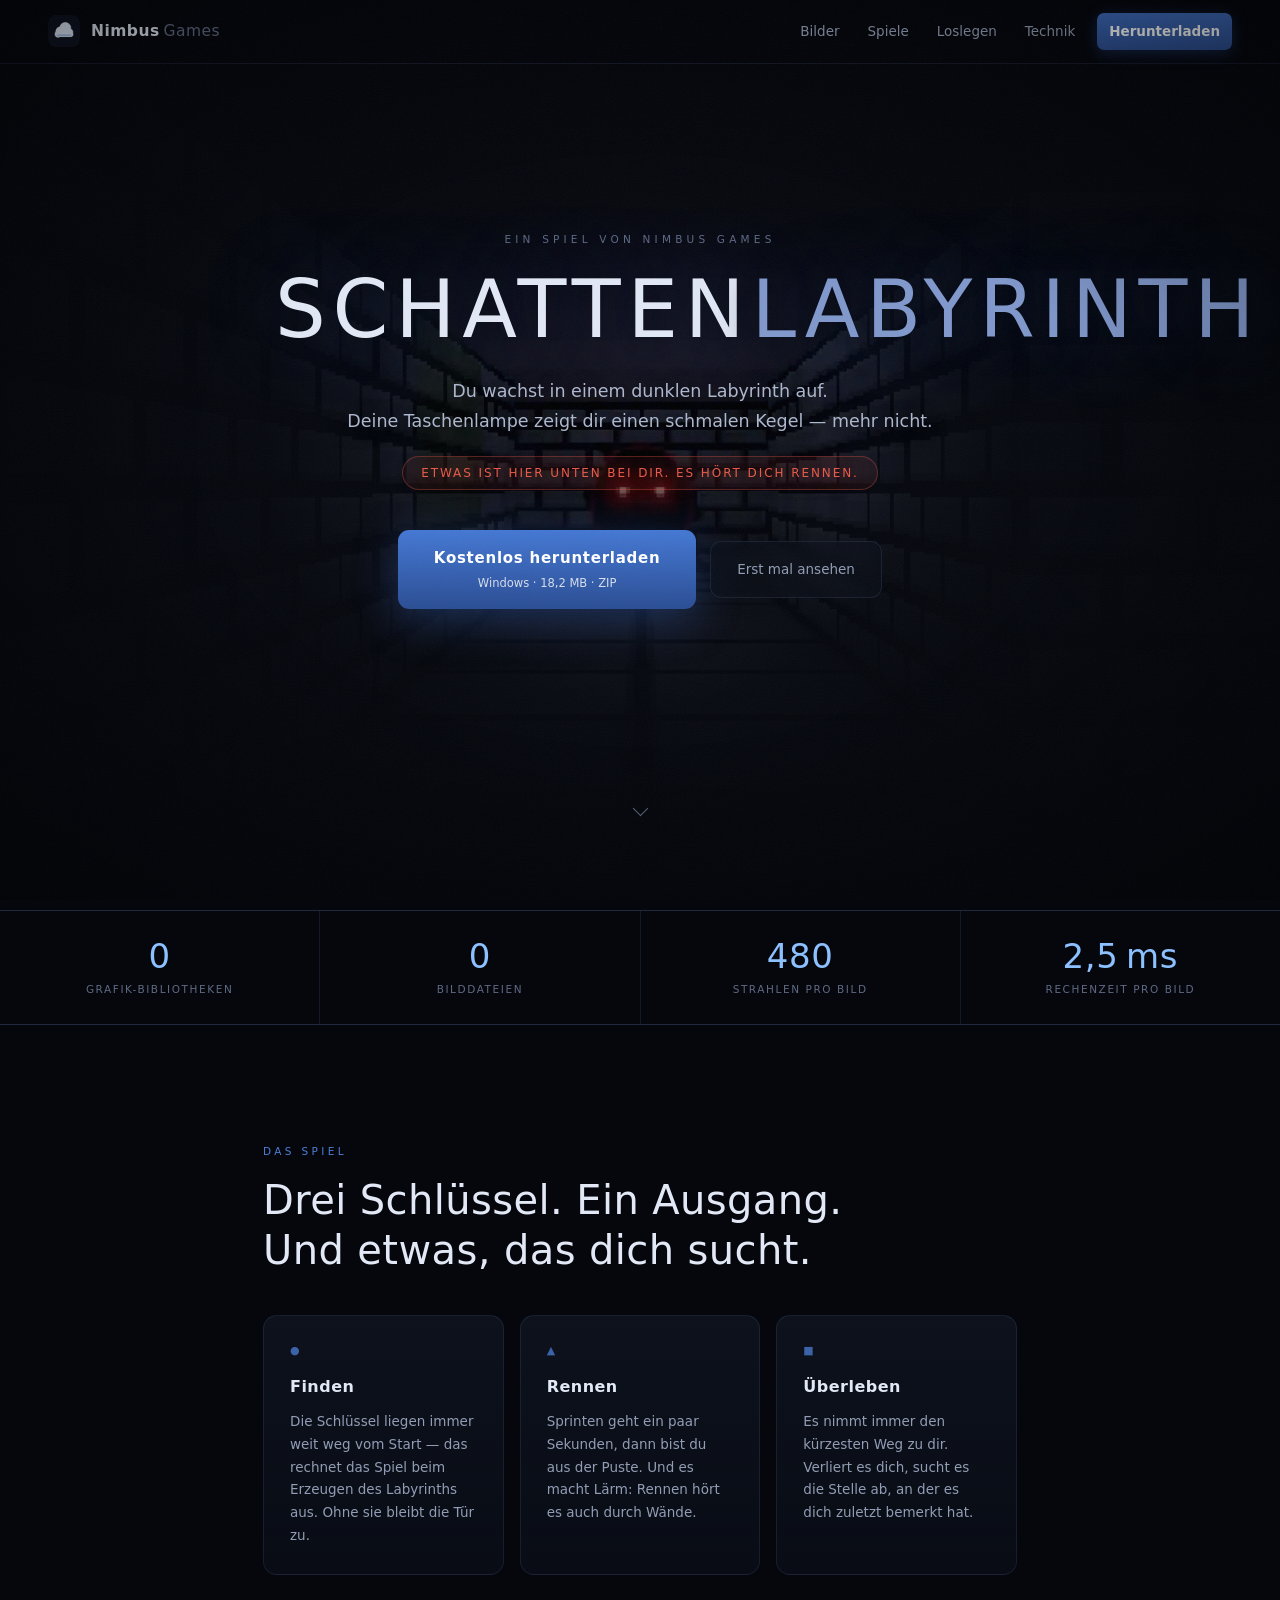
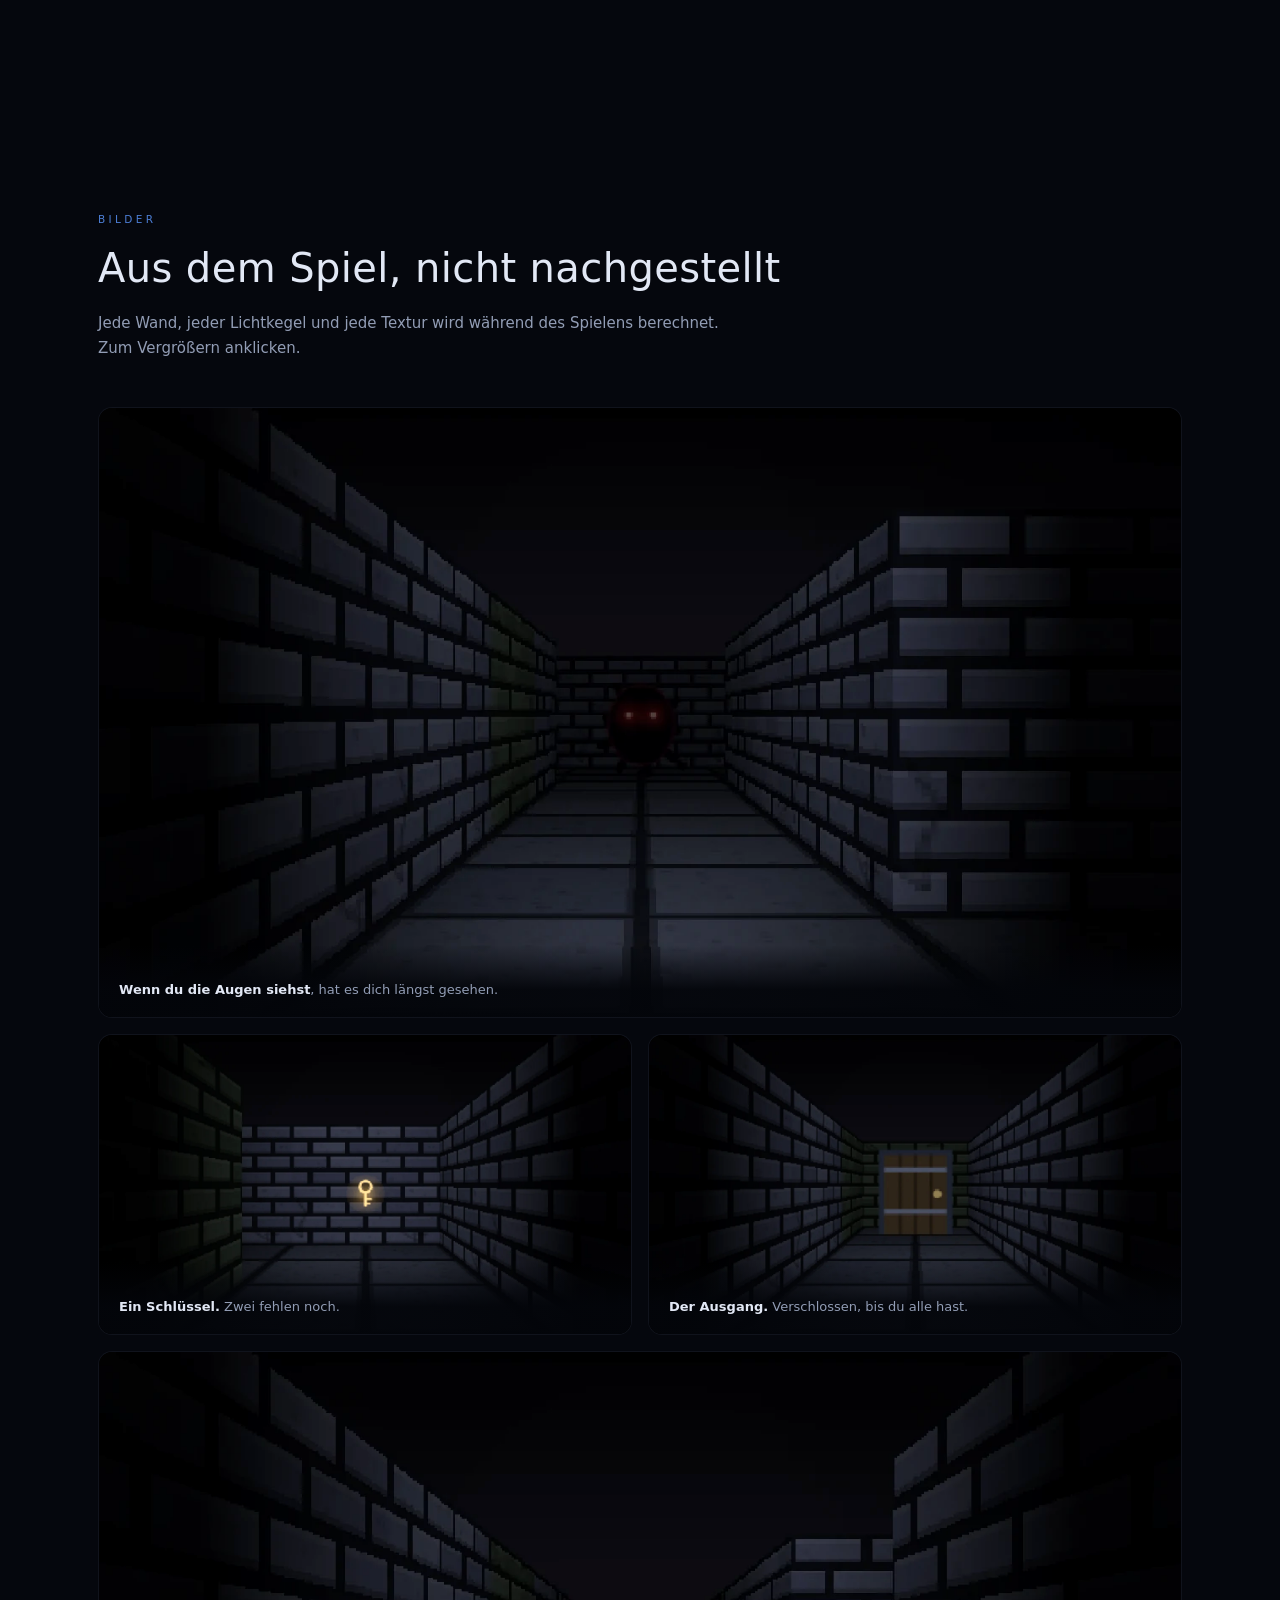
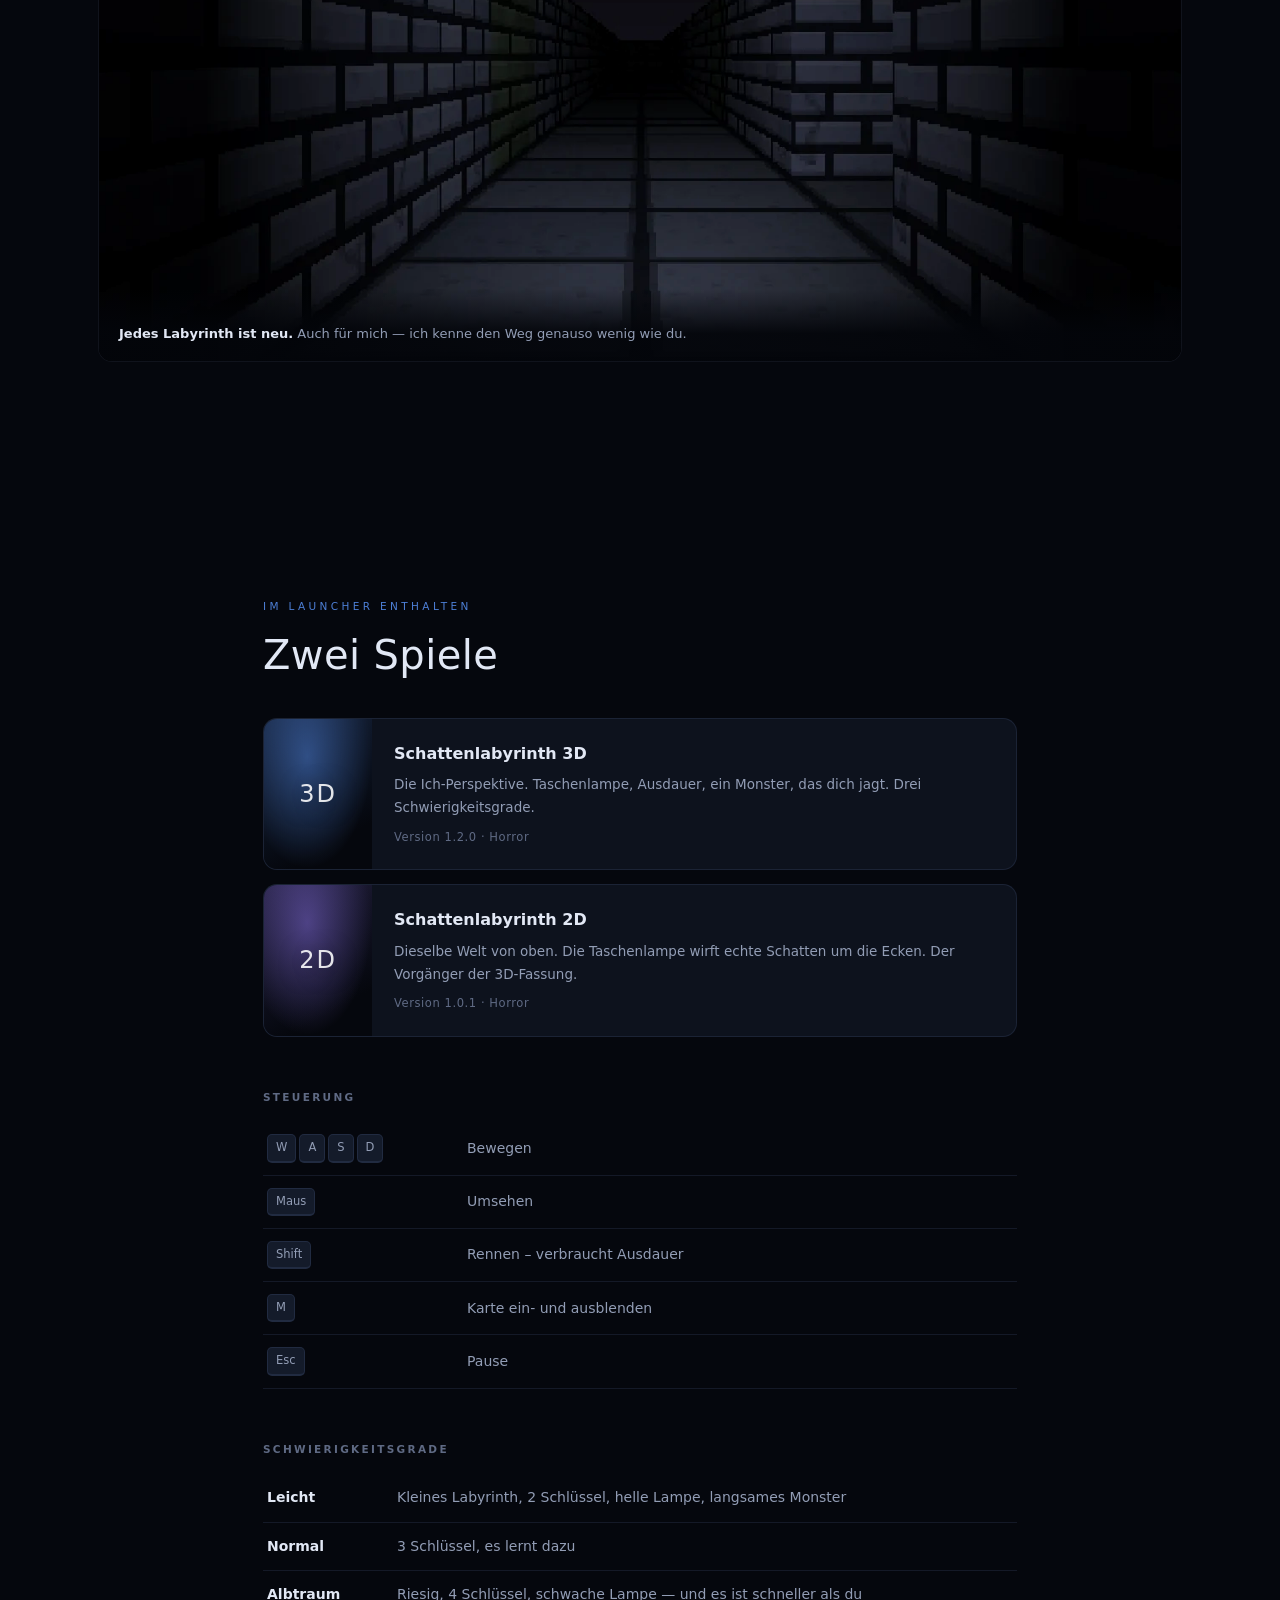
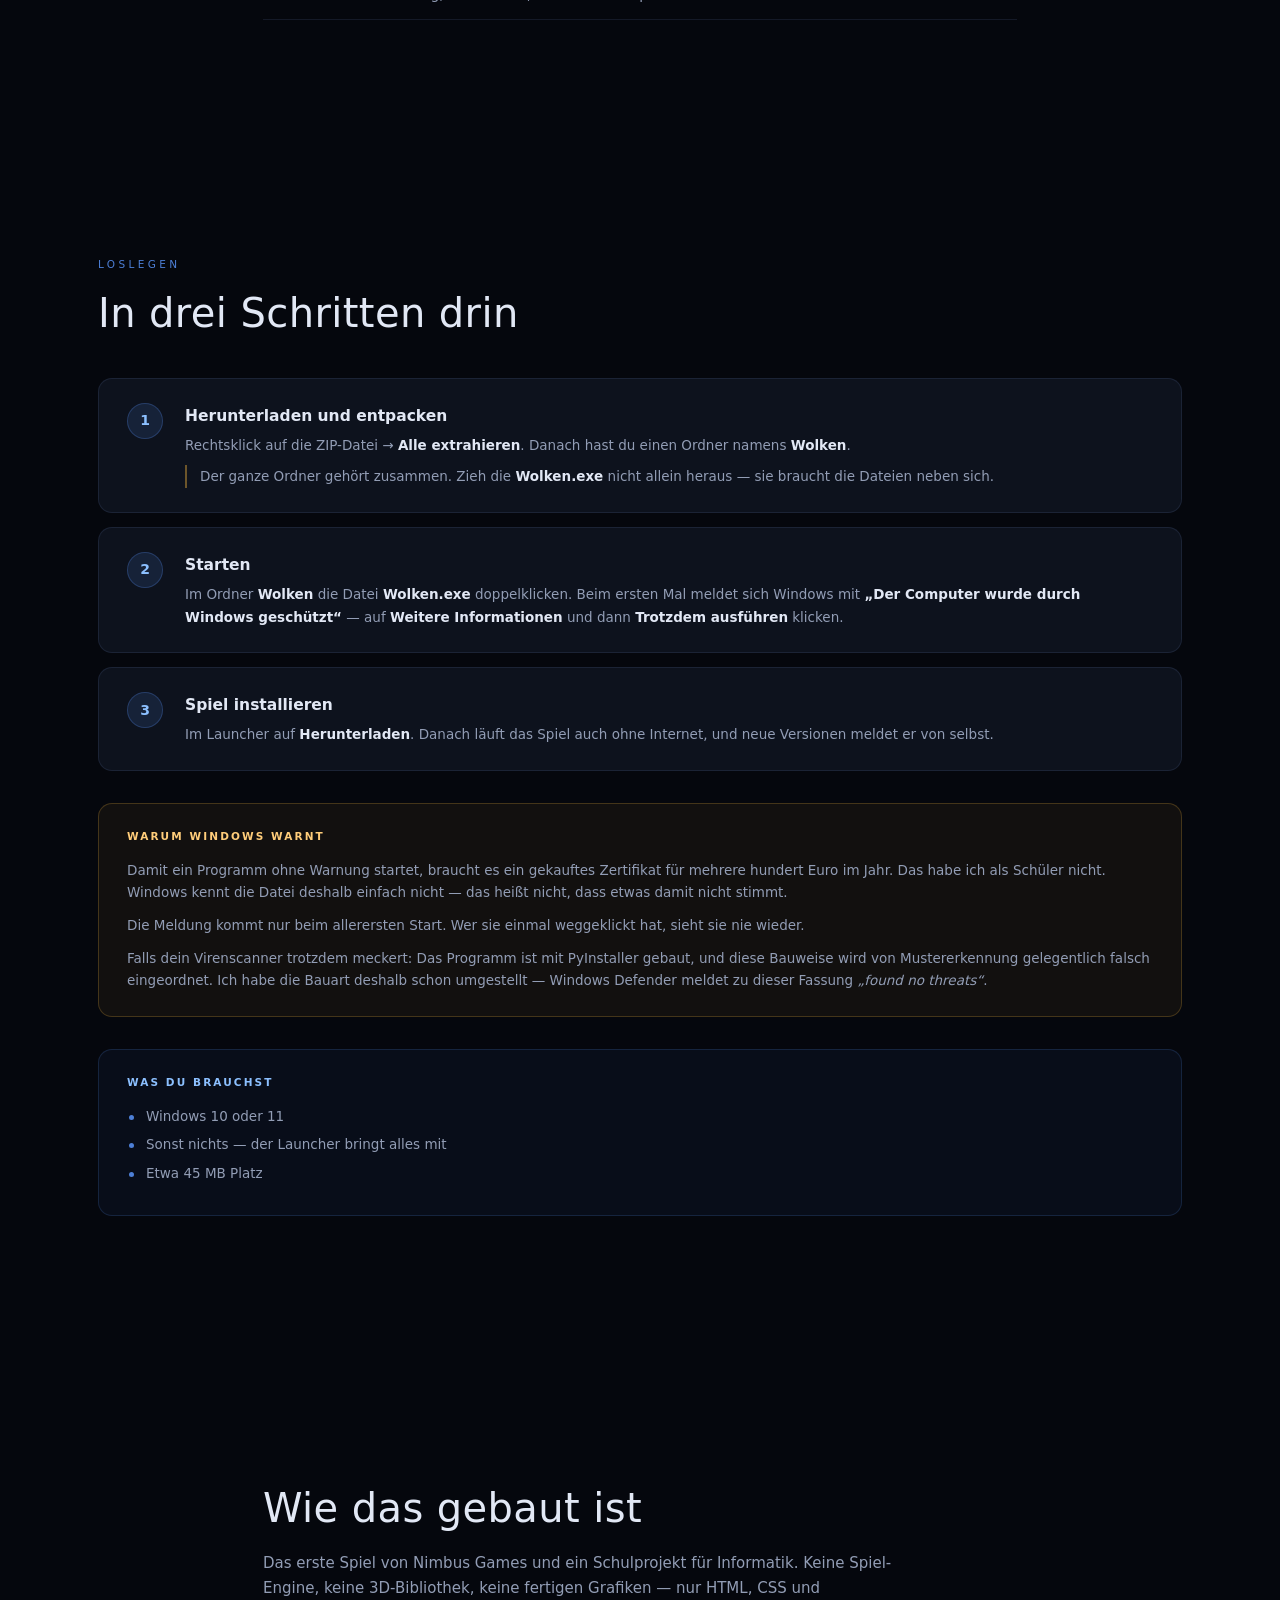
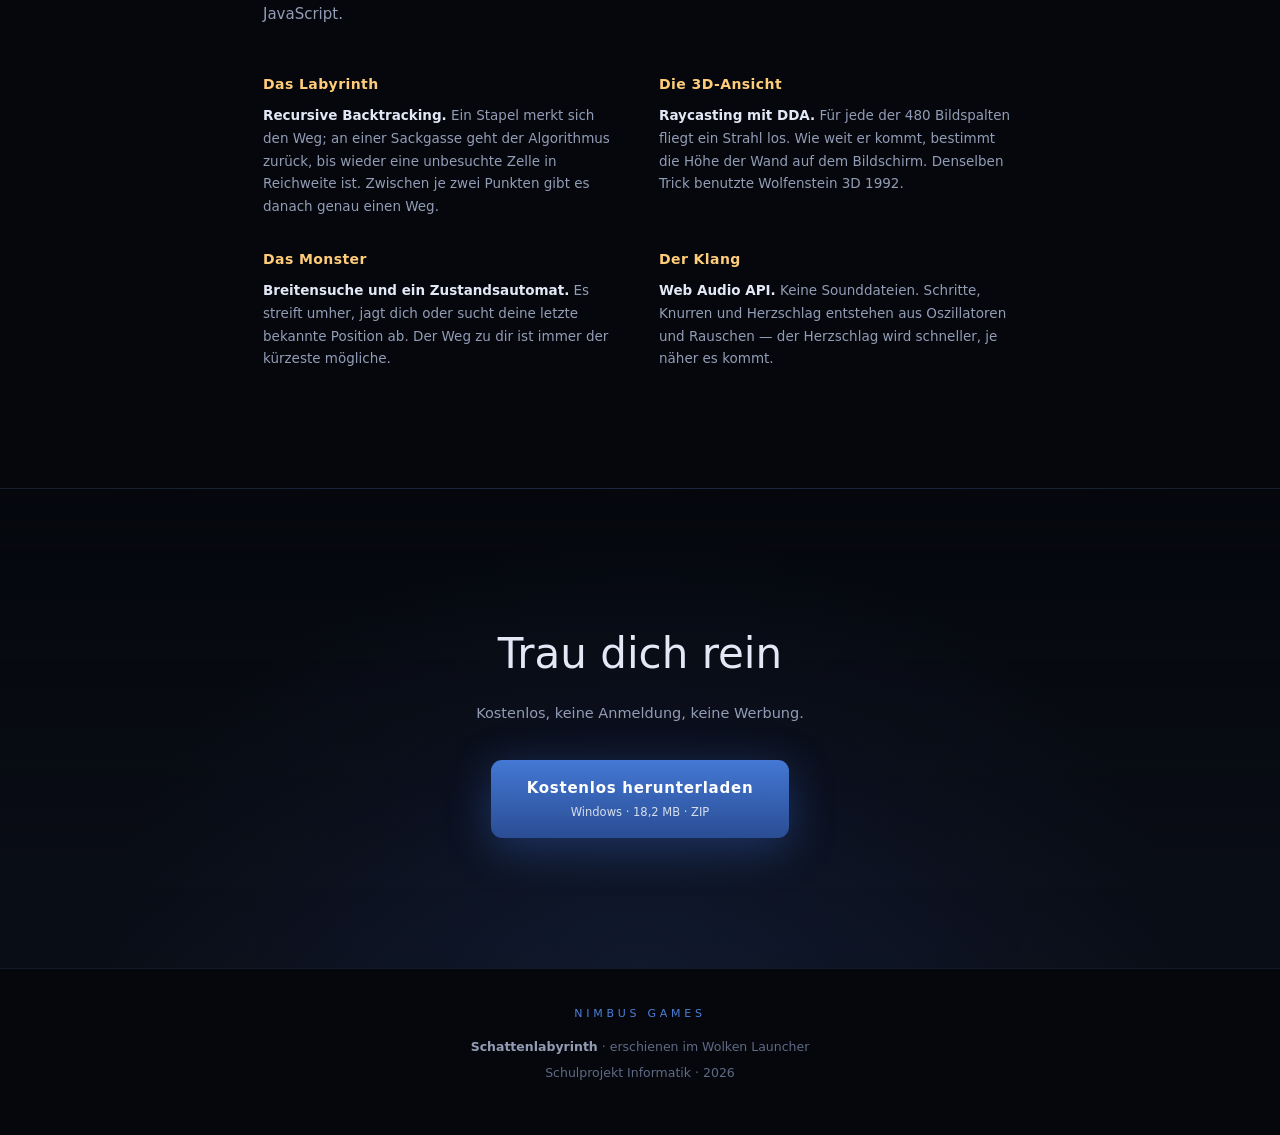
==== commit 4ec97005: "Add files via upload" ====
--- a/index.html
+++ b/index.html
@@ -62,7 +62,7 @@
     <div class="knopfreihe">
       <a class="knopf gross" href="download/Wolken-Launcher.zip" download>
         <span class="knopf-zeile">Kostenlos herunterladen</span>
-        <span class="knopf-klein-text">Windows &middot; 18,1 MB &middot; ZIP</span>
+        <span class="knopf-klein-text">Windows &middot; 18,2 MB &middot; ZIP</span>
       </a>
       <a class="knopf leise" href="#bilder">Erst mal ansehen</a>
     </div>
@@ -207,20 +207,22 @@
       <span class="nummer">1</span>
       <div>
         <h3>Herunterladen und entpacken</h3>
-        <p>Du bekommst eine ZIP-Datei. Rechtsklick &rarr;
-           <em>Alle extrahieren</em>, dann liegt <em>Wolken.exe</em> vor dir.
-           Es wird nichts installiert und nichts in der Registry eingetragen
-           &mdash; zum Entfernen l&ouml;schst du die Datei wieder.</p>
+        <p>Rechtsklick auf die ZIP-Datei &rarr; <em>Alle extrahieren</em>.
+           Danach hast du einen Ordner namens <em>Wolken</em>.</p>
+        <p class="wichtig">Der ganze Ordner geh&ouml;rt zusammen. Zieh die
+           <em>Wolken.exe</em> nicht allein heraus &mdash; sie braucht die
+           Dateien neben sich.</p>
       </div>
     </li>
     <li class="zeigen">
       <span class="nummer">2</span>
       <div>
         <h3>Starten</h3>
-        <p>Doppelklick auf <em>Wolken.exe</em>. Beim ersten Mal meldet sich
-           Windows mit <em>&bdquo;Der Computer wurde durch Windows
-           gesch&uuml;tzt&ldquo;</em> &mdash; auf <em>Weitere Informationen</em>
-           und dann <em>Trotzdem ausf&uuml;hren</em> klicken.</p>
+        <p>Im Ordner <em>Wolken</em> die Datei <em>Wolken.exe</em>
+           doppelklicken. Beim ersten Mal meldet sich Windows mit
+           <em>&bdquo;Der Computer wurde durch Windows gesch&uuml;tzt&ldquo;</em>
+           &mdash; auf <em>Weitere Informationen</em> und dann
+           <em>Trotzdem ausf&uuml;hren</em> klicken.</p>
       </div>
     </li>
     <li class="zeigen">
@@ -241,6 +243,11 @@
        &mdash; das hei&szlig;t nicht, dass etwas damit nicht stimmt.</p>
     <p>Die Meldung kommt nur beim allerersten Start. Wer sie einmal
        weggeklickt hat, sieht sie nie wieder.</p>
+    <p>Falls dein Virenscanner trotzdem meckert: Das Programm ist mit
+       PyInstaller gebaut, und diese Bauweise wird von Mustererkennung
+       gelegentlich falsch eingeordnet. Ich habe die Bauart deshalb schon
+       umgestellt &mdash; Windows Defender meldet zu dieser Fassung
+       <em>&bdquo;found no threats&ldquo;</em>.</p>
   </div>
 
   <div class="kasten zeigen">
@@ -248,7 +255,7 @@
     <ul>
       <li>Windows 10 oder 11</li>
       <li>Sonst nichts &mdash; der Launcher bringt alles mit</li>
-      <li>Etwa 25 MB Platz</li>
+      <li>Etwa 45 MB Platz</li>
     </ul>
   </div>
 </section>
@@ -304,7 +311,7 @@
     <div class="knopfreihe">
       <a class="knopf gross" href="download/Wolken-Launcher.zip" download>
         <span class="knopf-zeile">Kostenlos herunterladen</span>
-        <span class="knopf-klein-text">Windows &middot; 18,1 MB &middot; ZIP</span>
+        <span class="knopf-klein-text">Windows &middot; 18,2 MB &middot; ZIP</span>
       </a>
     </div>
   </div>
--- a/css/seite.css
+++ b/css/seite.css
@@ -762,3 +762,11 @@
 }
 
 .warnkasten p + p { margin-top: 10px; }
+
+/* Hervorgehobener Hinweis innerhalb eines Schritts */
+.schritte .wichtig {
+  margin-top: 9px;
+  padding-left: 13px;
+  border-left: 2px solid rgba(224, 168, 60, 0.45);
+  color: var(--text-leise);
+}
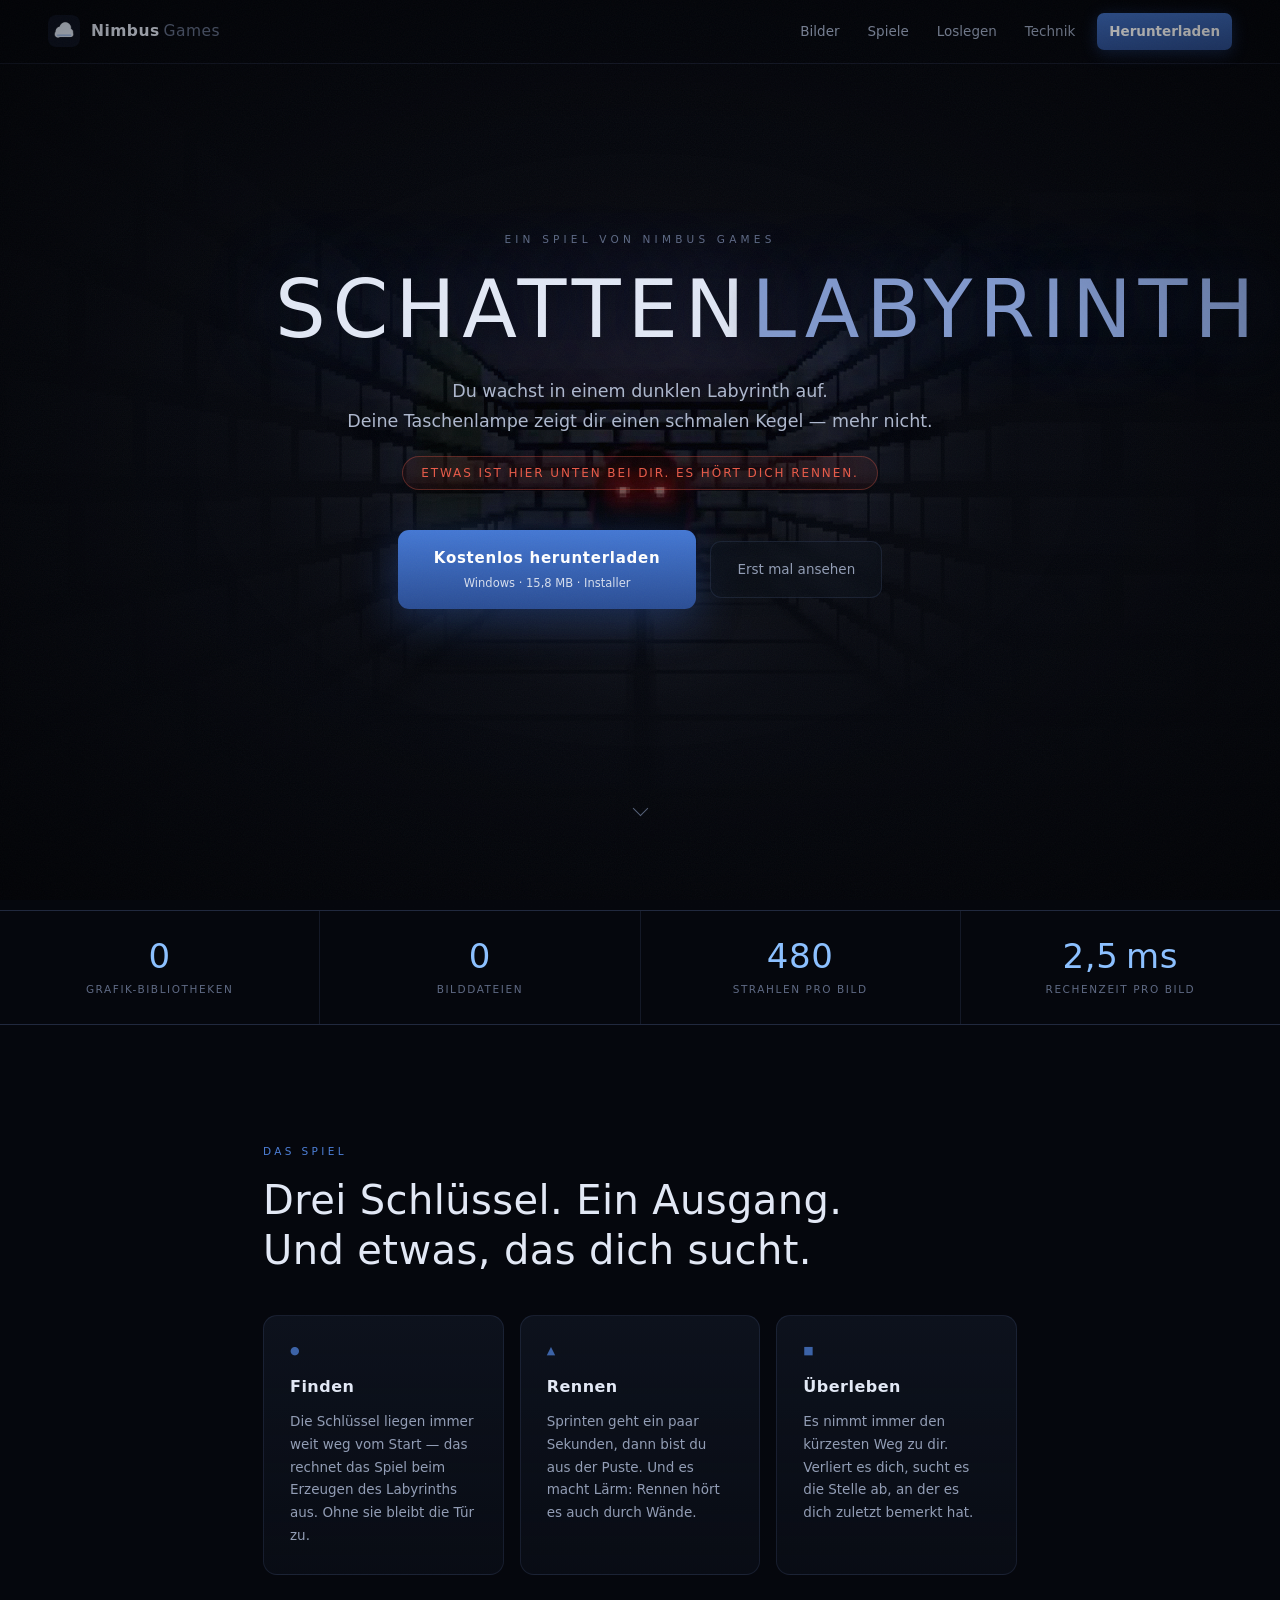
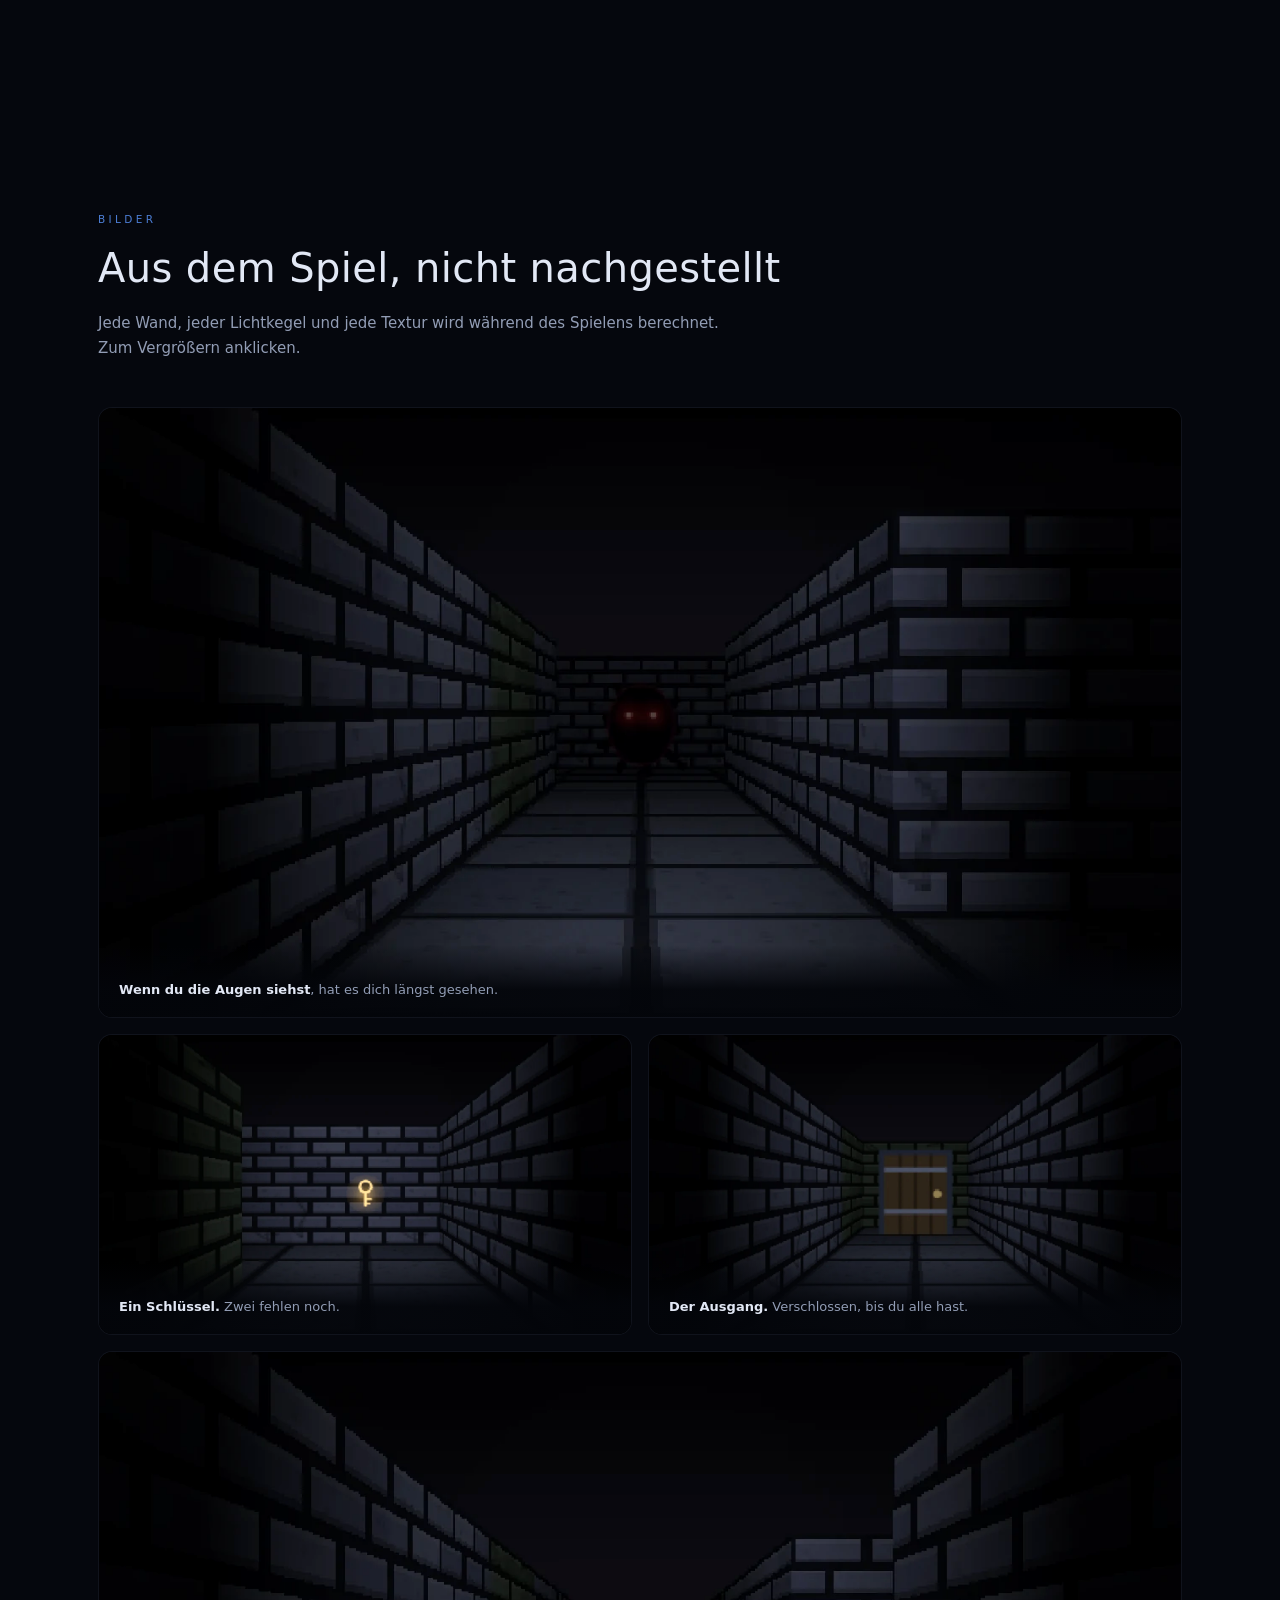
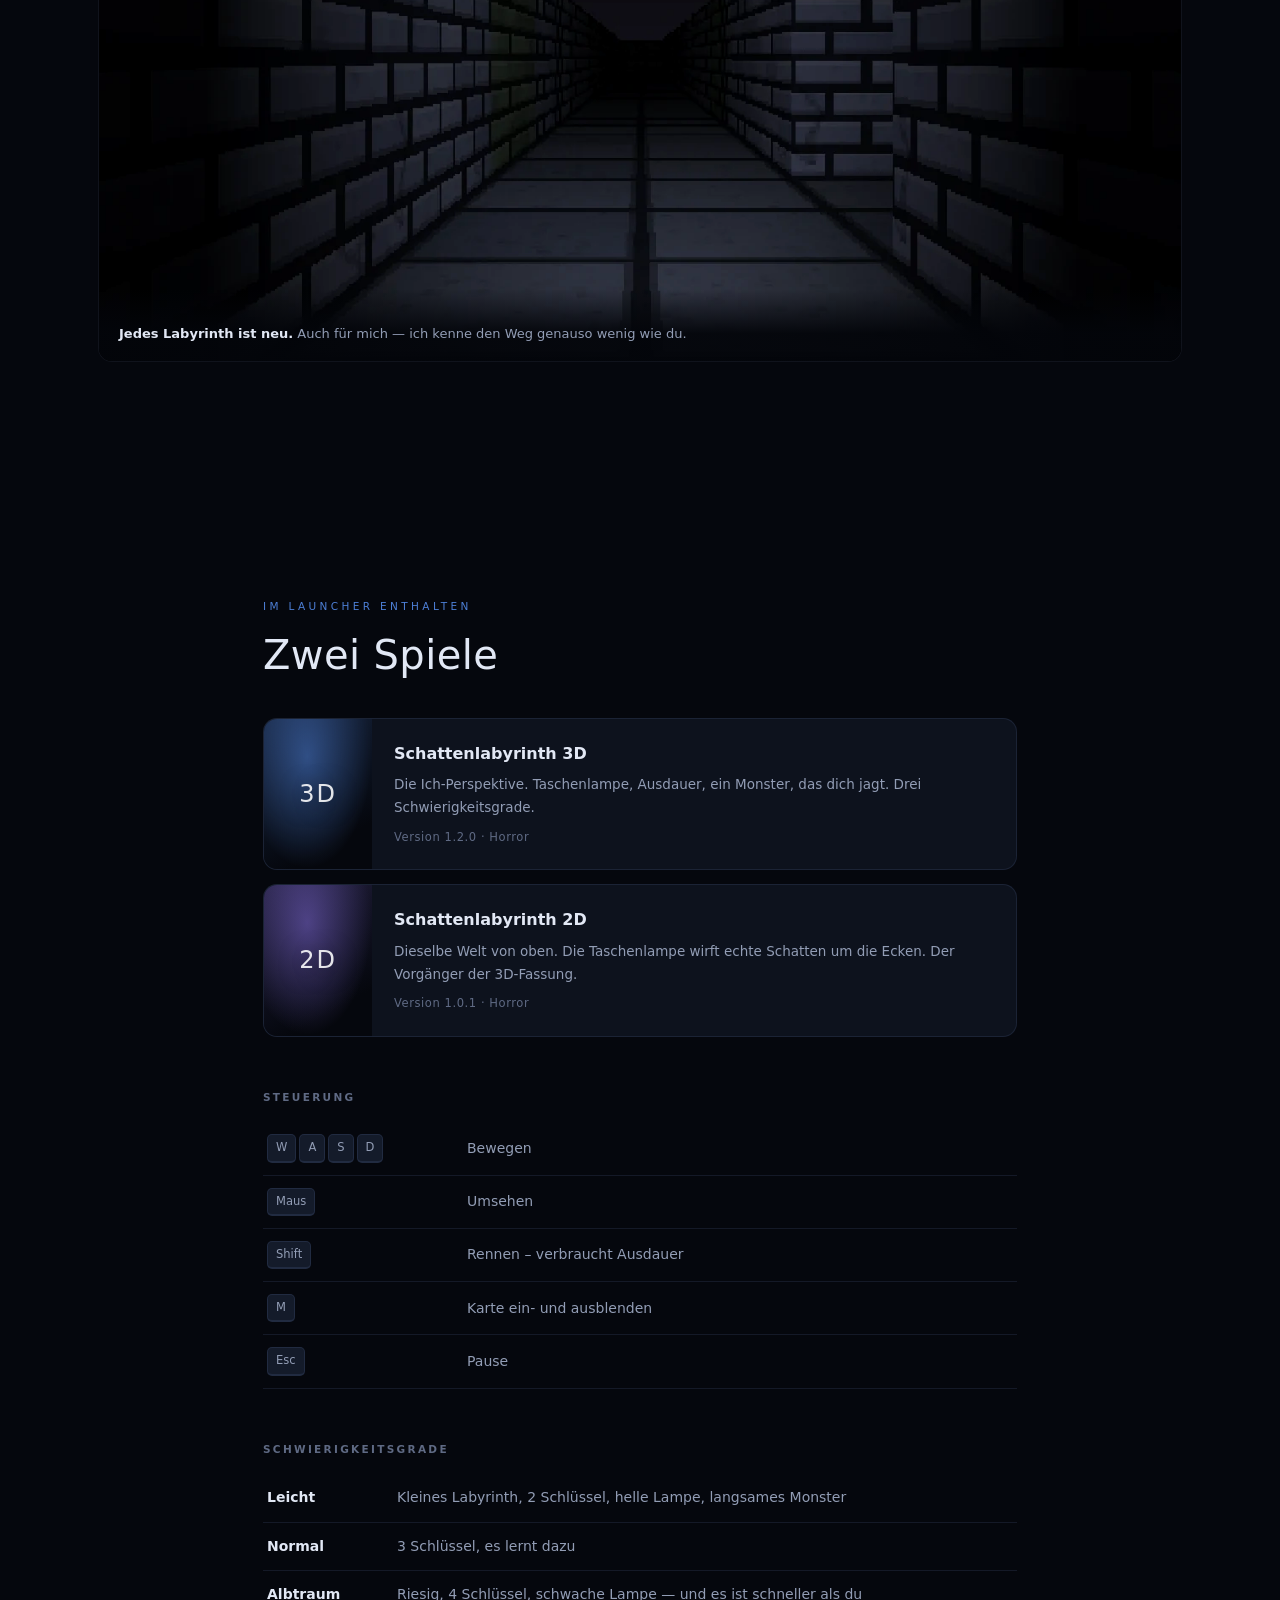
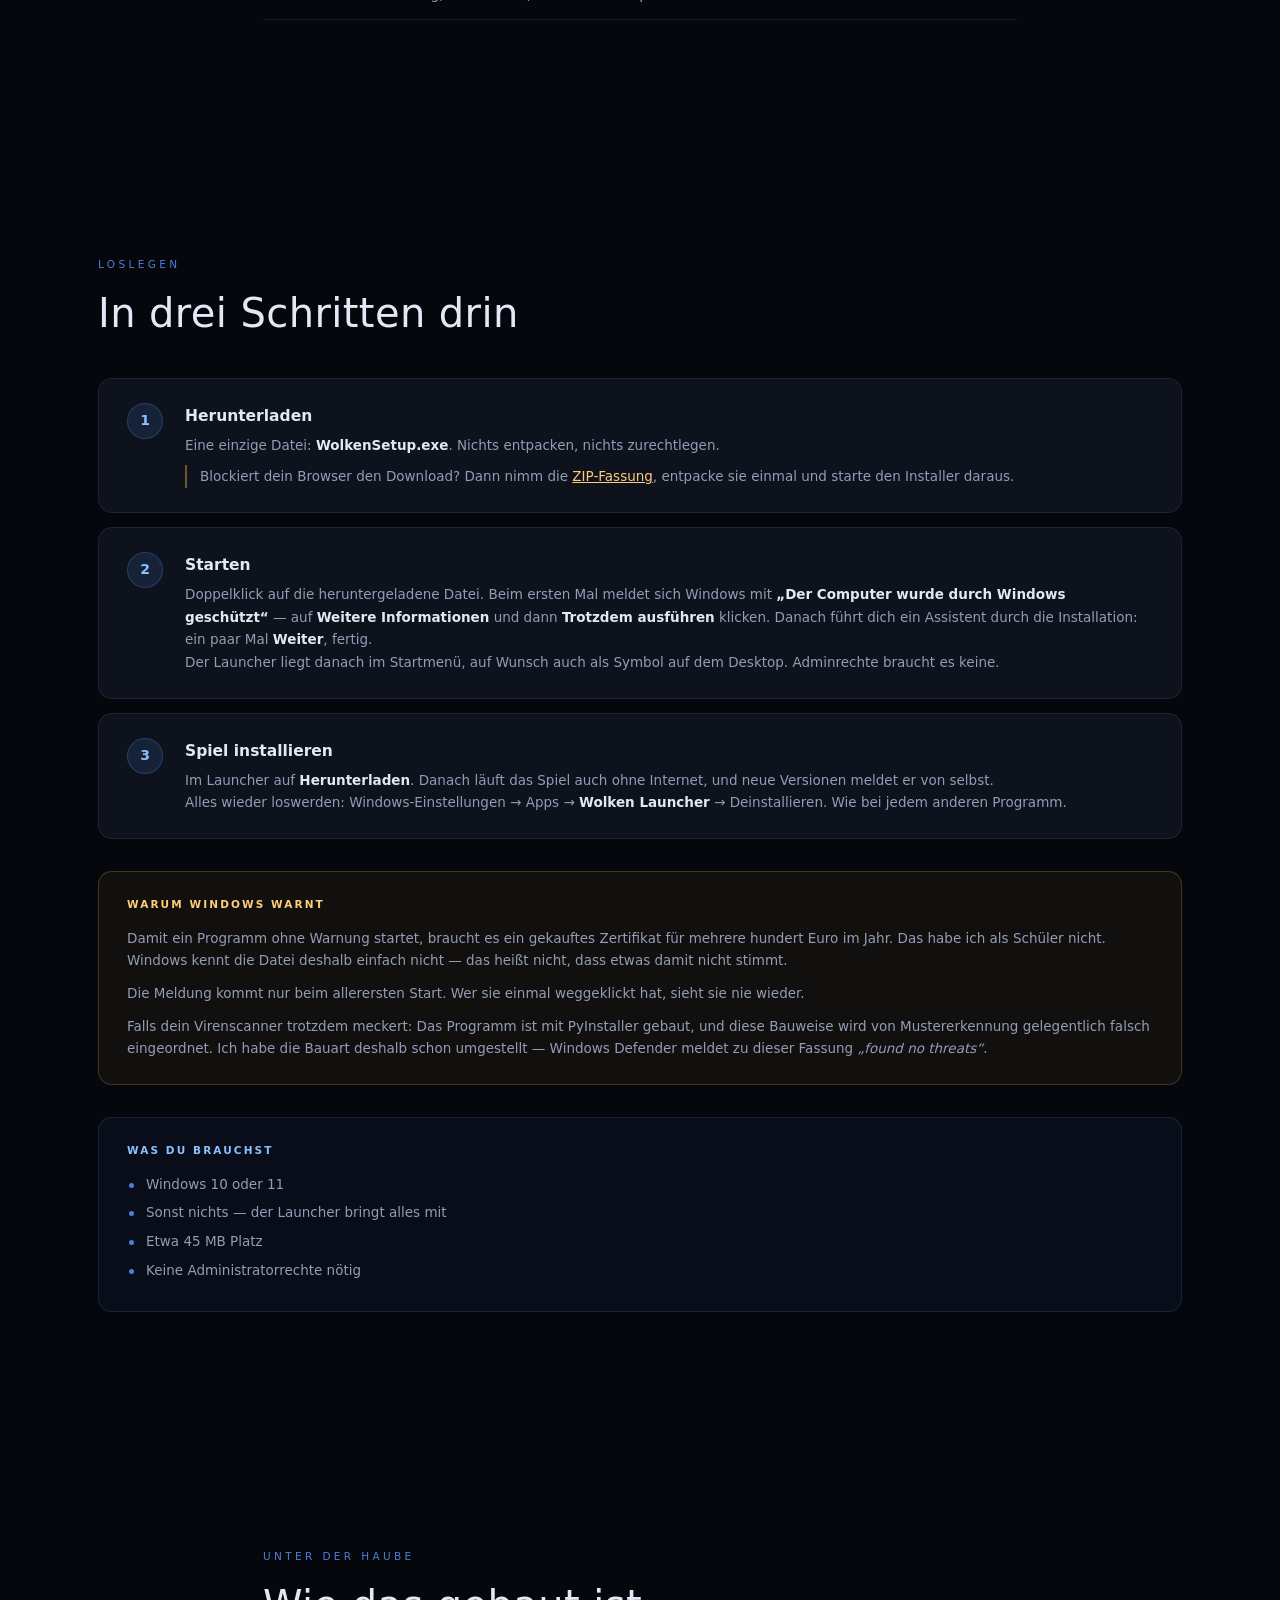
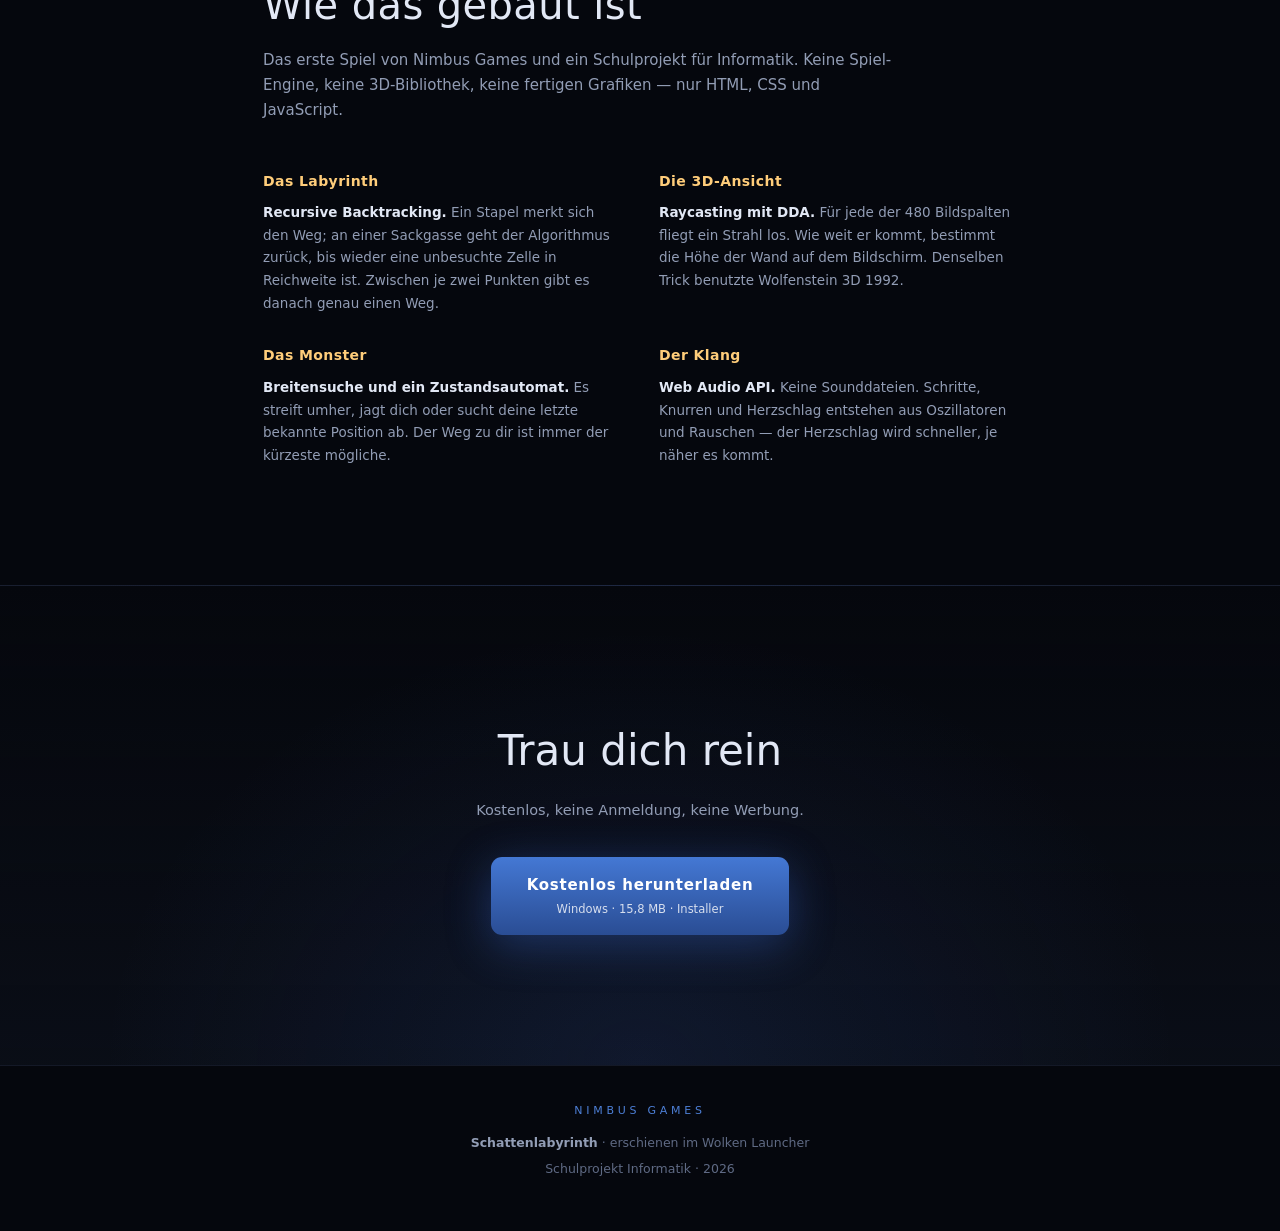
==== commit cfc14430: "Add files via upload" ====
--- a/index.html
+++ b/index.html
@@ -35,7 +35,7 @@
     <a href="#spiele">Spiele</a>
     <a href="#so-gehts">Loslegen</a>
     <a href="#technik">Technik</a>
-    <a class="knopf-klein" href="download/Wolken-Launcher.zip" download>Herunterladen</a>
+    <a class="knopf-klein" href="download/WolkenSetup.exe" download>Herunterladen</a>
   </nav>
 </header>
 
@@ -60,9 +60,9 @@
     <p class="warnung"><span>Etwas ist hier unten bei dir. Es h&ouml;rt dich rennen.</span></p>
 
     <div class="knopfreihe">
-      <a class="knopf gross" href="download/Wolken-Launcher.zip" download>
+      <a class="knopf gross" href="download/WolkenSetup.exe" download>
         <span class="knopf-zeile">Kostenlos herunterladen</span>
-        <span class="knopf-klein-text">Windows &middot; 18,2 MB &middot; ZIP</span>
+        <span class="knopf-klein-text">Windows &middot; 15,8 MB &middot; Installer</span>
       </a>
       <a class="knopf leise" href="#bilder">Erst mal ansehen</a>
     </div>
@@ -206,23 +206,26 @@
     <li class="zeigen">
       <span class="nummer">1</span>
       <div>
-        <h3>Herunterladen und entpacken</h3>
-        <p>Rechtsklick auf die ZIP-Datei &rarr; <em>Alle extrahieren</em>.
-           Danach hast du einen Ordner namens <em>Wolken</em>.</p>
-        <p class="wichtig">Der ganze Ordner geh&ouml;rt zusammen. Zieh die
-           <em>Wolken.exe</em> nicht allein heraus &mdash; sie braucht die
-           Dateien neben sich.</p>
+        <h3>Herunterladen</h3>
+        <p>Eine einzige Datei: <em>WolkenSetup.exe</em>. Nichts entpacken,
+           nichts zurechtlegen.</p>
+        <p class="wichtig">Blockiert dein Browser den Download? Dann nimm
+           die <a href="download/WolkenSetup.zip" download>ZIP-Fassung</a>,
+           entpacke sie einmal und starte den Installer daraus.</p>
       </div>
     </li>
     <li class="zeigen">
       <span class="nummer">2</span>
       <div>
         <h3>Starten</h3>
-        <p>Im Ordner <em>Wolken</em> die Datei <em>Wolken.exe</em>
-           doppelklicken. Beim ersten Mal meldet sich Windows mit
-           <em>&bdquo;Der Computer wurde durch Windows gesch&uuml;tzt&ldquo;</em>
-           &mdash; auf <em>Weitere Informationen</em> und dann
-           <em>Trotzdem ausf&uuml;hren</em> klicken.</p>
+        <p>Doppelklick auf die heruntergeladene Datei. Beim ersten Mal
+           meldet sich Windows mit <em>&bdquo;Der Computer wurde durch
+           Windows gesch&uuml;tzt&ldquo;</em> &mdash; auf <em>Weitere
+           Informationen</em> und dann <em>Trotzdem ausf&uuml;hren</em>
+           klicken. Danach f&uuml;hrt dich ein Assistent durch die
+           Installation: ein paar Mal <em>Weiter</em>, fertig.</p>
+        <p>Der Launcher liegt danach im Startmen&uuml;, auf Wunsch auch
+           als Symbol auf dem Desktop. Adminrechte braucht es keine.</p>
       </div>
     </li>
     <li class="zeigen">
@@ -231,6 +234,9 @@
         <h3>Spiel installieren</h3>
         <p>Im Launcher auf <em>Herunterladen</em>. Danach l&auml;uft das Spiel
            auch ohne Internet, und neue Versionen meldet er von selbst.</p>
+        <p>Alles wieder loswerden: Windows-Einstellungen &rarr; Apps &rarr;
+           <em>Wolken Launcher</em> &rarr; Deinstallieren. Wie bei jedem
+           anderen Programm.</p>
       </div>
     </li>
   </ol>
@@ -256,6 +262,7 @@
       <li>Windows 10 oder 11</li>
       <li>Sonst nichts &mdash; der Launcher bringt alles mit</li>
       <li>Etwa 45 MB Platz</li>
+      <li>Keine Administratorrechte n&ouml;tig</li>
     </ul>
   </div>
 </section>
@@ -309,9 +316,9 @@
     <h2>Trau dich rein</h2>
     <p>Kostenlos, keine Anmeldung, keine Werbung.</p>
     <div class="knopfreihe">
-      <a class="knopf gross" href="download/Wolken-Launcher.zip" download>
+      <a class="knopf gross" href="download/WolkenSetup.exe" download>
         <span class="knopf-zeile">Kostenlos herunterladen</span>
-        <span class="knopf-klein-text">Windows &middot; 18,2 MB &middot; ZIP</span>
+        <span class="knopf-klein-text">Windows &middot; 15,8 MB &middot; Installer</span>
       </a>
     </div>
   </div>
--- a/css/seite.css
+++ b/css/seite.css
@@ -770,3 +770,6 @@
   border-left: 2px solid rgba(224, 168, 60, 0.45);
   color: var(--text-leise);
 }
+
+.schritte .wichtig a { color: var(--gold); text-decoration: underline; }
+.schritte .wichtig a:hover { color: #ffe0a8; }
